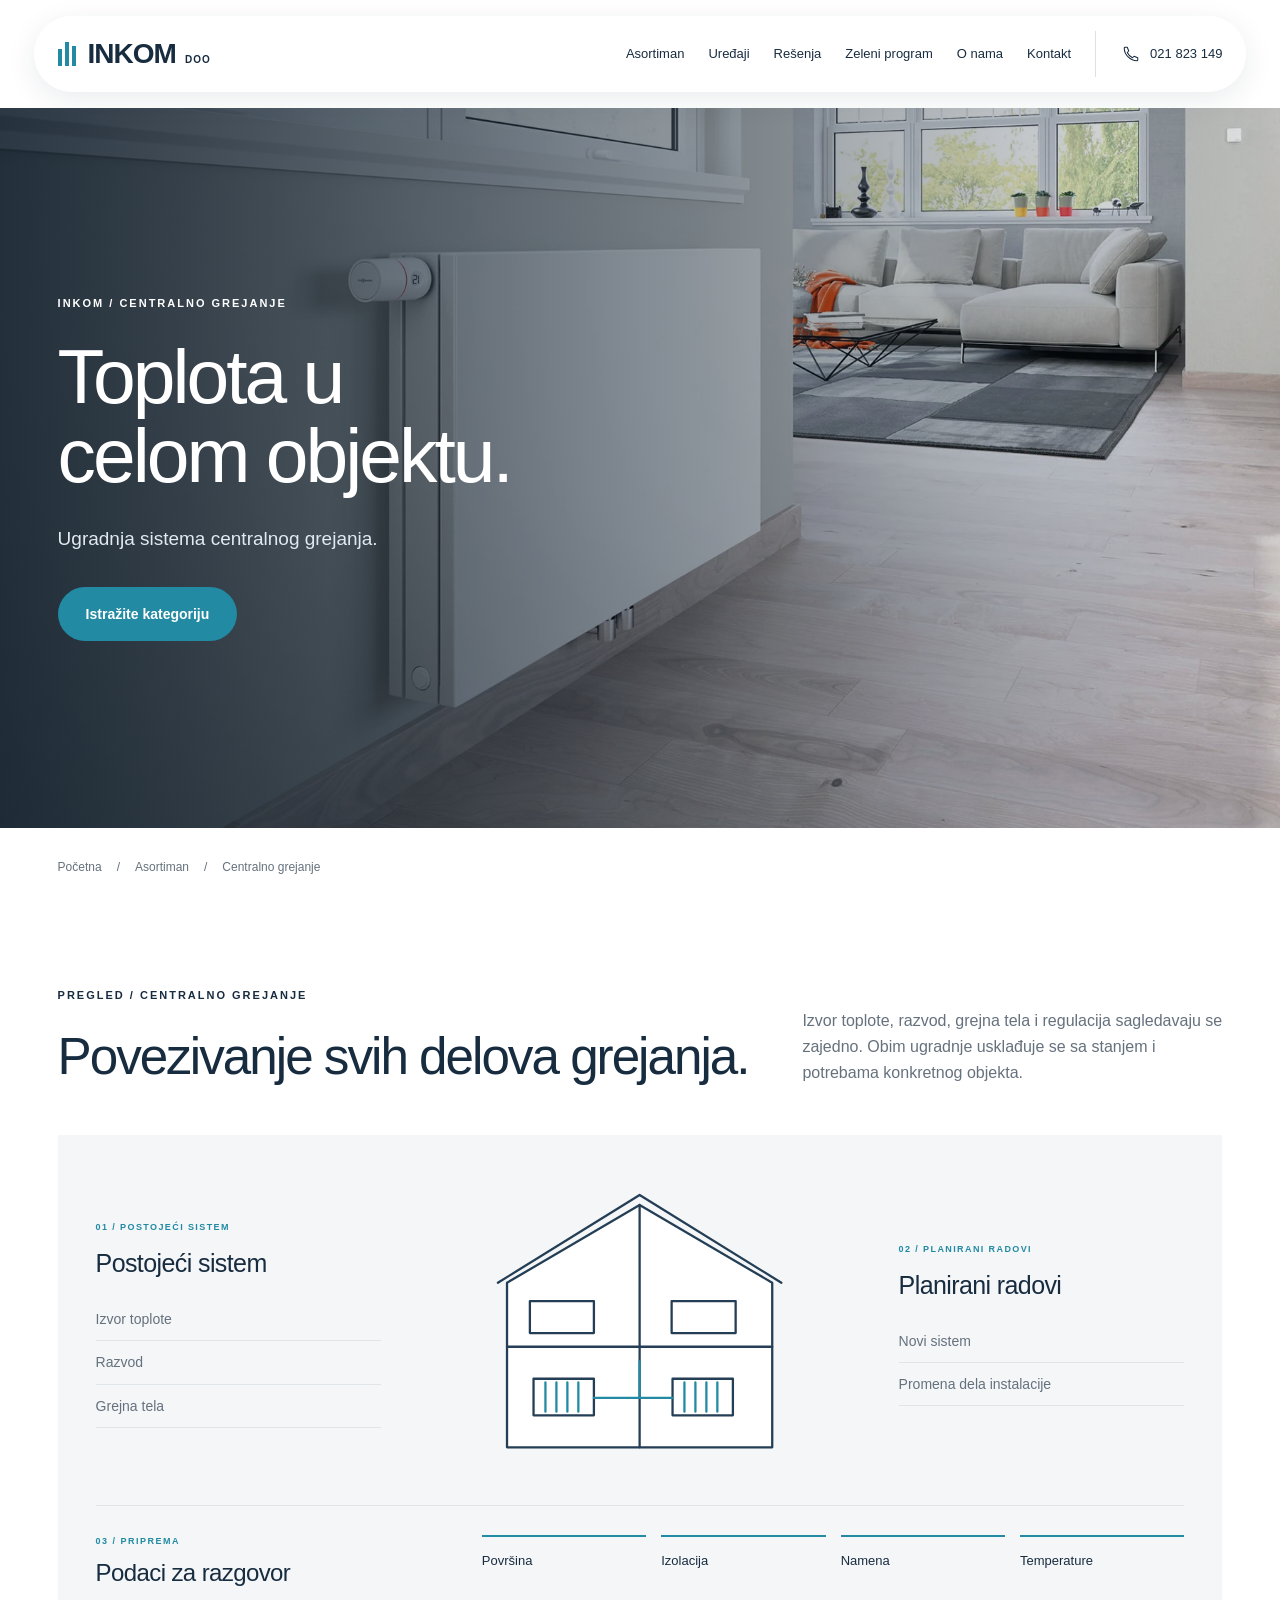
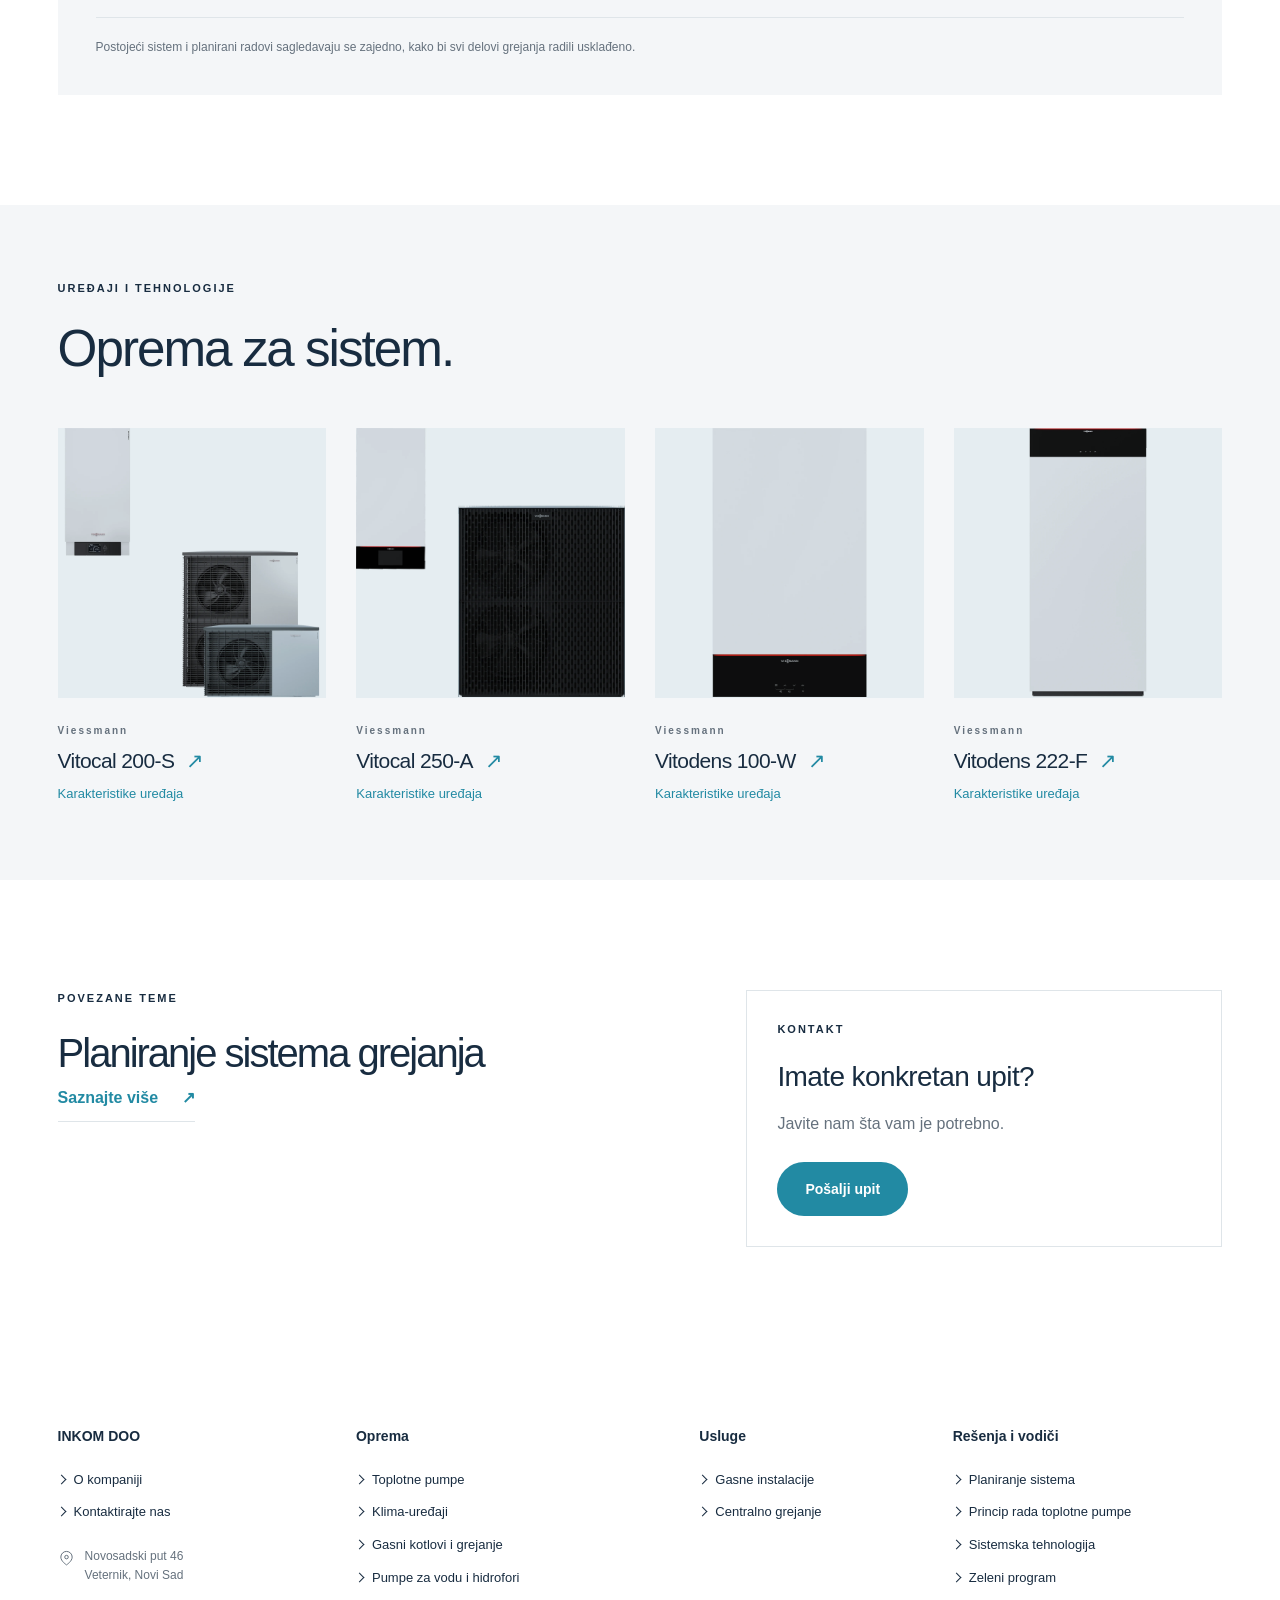
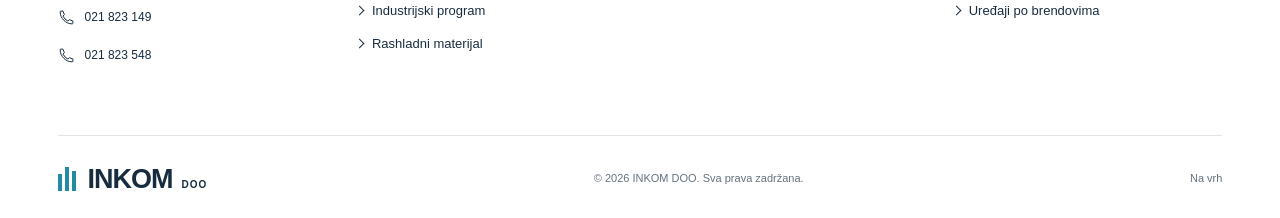
==== centralno-grejanje.html @ 64c2d3a6 "Add files via upload" ====
<!doctype html>
<html lang="sr-Latn">
<head>
  <meta charset="utf-8">
  <meta name="viewport" content="width=device-width, initial-scale=1">
  <meta name="robots" content="noindex, nofollow">
  <meta name="description" content="Dizajnerski predlog početne stranice INKOM DOO, Veternik. Oprema za grejanje, hlađenje, gasne instalacije i industriju.">
  <meta name="theme-color" content="#ffffff">
  <title>Centralno grejanje - INKOM DOO | Predlog</title>
  <link rel="icon" href="assets/favicon.svg" type="image/svg+xml">
  <link rel="stylesheet" href="styles.css?v=20261029-17">
  <script src="app.js?v=20261029-17" defer></script>
</head>
<body>
  <a class="skip-link" href="#sadrzaj">Pređite na sadržaj</a>
  <header class="header">
    <div class="container header-inner">
      <a class="wordmark" href="index.html#pocetna" aria-label="INKOM DOO - početna"><span class="logo-symbol" aria-hidden="true"><b></b><b></b><b></b></span>INKOM<span class="doo">DOO</span></a>
      <button class="menu-toggle" type="button" aria-expanded="false" aria-controls="main-nav"><span>Meni</span><span class="menu-icon" aria-hidden="true"></span></button>
      <nav id="main-nav" class="main-nav" aria-label="Glavna navigacija">
        <a href="index.html#asortiman">Asortiman</a><a href="proizvodi.html">Uređaji</a><a href="resenja.html">Rešenja</a><a href="zeleno-finansiranje.html">Zeleni program</a><a href="index.html#o-nama">O nama</a><a href="index.html#kontakt">Kontakt</a>
        <a class="nav-call" href="tel:+38121823149"><svg aria-hidden="true"><use href="assets/equipment.svg#phone"/></svg>021 823 149</a>
      </nav>
    </div>
  </header>
  <main id="sadrzaj">
<section class="category-page-hero" aria-labelledby="category-title"><img src="assets/photos/category-heating.webp" alt="Centralno grejanje" width="1500" height="1000" fetchpriority="high" decoding="async"><div class="category-page-shade" aria-hidden="true"></div><div class="container category-page-copy"><p class="eyebrow">INKOM / CENTRALNO GREJANJE</p><h1 id="category-title">Toplota u<br>celom objektu.</h1><p>Ugradnja sistema centralnog grejanja.</p><a class="button button-primary" href="#pregled">Istražite kategoriju</a></div></section><nav class="container breadcrumbs" aria-label="Putanja"><a href="index.html">Početna</a><span aria-hidden="true">/</span><a href="index.html#asortiman">Asortiman</a><span aria-hidden="true">/</span><span>Centralno grejanje</span></nav><section class="container category-overview section" id="pregled"><div class="section-heading"><div><p class="eyebrow">PREGLED / CENTRALNO GREJANJE</p><h2>Povezivanje svih delova grejanja.</h2></div><p class="section-intro">Izvor toplote, razvod, grejna tela i regulacija sagledavaju se zajedno. Obim ugradnje usklađuje se sa stanjem i potrebama konkretnog objekta.</p></div><figure class="decision-map" aria-label="Grafički vodič za kategoriju centralno grejanje"><div class="decision-side decision-source"><span class="tiny-label">01 / POSTOJEĆI SISTEM</span><h3>Postojeći sistem</h3><ul><li>Izvor toplote</li><li>Razvod</li><li>Grejna tela</li></ul></div><svg class="decision-scene" viewBox="0 0 500 330" fill="none" role="img" aria-label="Povezivanje delova sistema"><g stroke="#243f55" stroke-width="2.5" stroke-linecap="round" stroke-linejoin="round"><path d="M105 120L250 35l145 85v180H105z" fill="#fff"/><path d="M95 120L250 24l155 96M250 35v265M105 190h290"/><path d="M130 140h70v35h-70zM285 140h70v35h-70zM134 225h66v40h-66zM286 225h66v40h-66z"/><path d="M147 229v32m12-32v32m12-32v32m12-32v32M299 229v32m12-32v32m12-32v32m12-32v32" stroke="#228aa3"/><path d="M200 246h86M250 246v-40" stroke="#228aa3"/></g></svg><div class="decision-side decision-purpose"><span class="tiny-label">02 / PLANIRANI RADOVI</span><h3>Planirani radovi</h3><ul><li>Novi sistem</li><li>Promena dela instalacije</li></ul></div><div class="decision-inputs"><div><span class="tiny-label">03 / PRIPREMA</span><h3>Podaci za razgovor</h3></div><ul><li>Površina</li><li>Izolacija</li><li>Namena</li><li>Temperature</li></ul></div><figcaption>Postojeći sistem i planirani radovi sagledavaju se zajedno, kako bi svi delovi grejanja radili usklađeno.</figcaption></figure></section><section class="category-models" id="uredjaji"><div class="container"><div class="section-heading"><div><p class="eyebrow">UREĐAJI I TEHNOLOGIJE</p><h2>Oprema za sistem.</h2></div></div><div class="category-model-grid category-model-grid--four"><a class="category-model" href="proizvodi.html#vitocal-200-s"><div><img src="assets/photos/heat-pump.webp" alt="Viessmann Vitocal 200-S" width="1000" height="1000" loading="lazy" decoding="async"></div><p class="tiny-label">Viessmann</p><h3>Vitocal 200-S<span aria-hidden="true">↗</span></h3><p>Karakteristike uređaja</p></a><a class="category-model" href="proizvodi.html#vitocal-250-a"><div><img src="assets/photos/vitocal-250-a.webp" alt="Viessmann Vitocal 250-A" width="1000" height="1000" loading="lazy" decoding="async"></div><p class="tiny-label">Viessmann</p><h3>Vitocal 250-A<span aria-hidden="true">↗</span></h3><p>Karakteristike uređaja</p></a><a class="category-model" href="proizvodi.html#vitodens-100-w"><div><img src="assets/photos/boiler.webp" alt="Viessmann Vitodens 100-W" width="1000" height="1000" loading="lazy" decoding="async"></div><p class="tiny-label">Viessmann</p><h3>Vitodens 100-W<span aria-hidden="true">↗</span></h3><p>Karakteristike uređaja</p></a><a class="category-model" href="proizvodi.html#vitodens-222-f"><div><img src="assets/photos/vitodens-222-f.webp" alt="Viessmann Vitodens 222-F" width="1000" height="1000" loading="lazy" decoding="async"></div><p class="tiny-label">Viessmann</p><h3>Vitodens 222-F<span aria-hidden="true">↗</span></h3><p>Karakteristike uređaja</p></a></div></div></section><section class="container category-next section"><div><p class="eyebrow">POVEZANE TEME</p><h2>Planiranje sistema grejanja</h2><a class="text-link" href="resenja.html#novogradnja">Saznajte više <span aria-hidden="true">↗</span></a></div><div><p class="eyebrow">KONTAKT</p><h3>Imate konkretan upit?</h3><p>Javite nam šta vam je potrebno.</p><a class="button button-primary" href="index.html#kontakt">Pošalji upit</a></div></section>
</main>
  <footer class="footer footer-directory"><div class="container"><div class="footer-columns"><section><h2>INKOM DOO</h2><ul><li><a href="index.html#o-nama">O kompaniji</a></li><li><a href="index.html#kontakt">Kontaktirajte nas</a></li></ul><address class="footer-address"><svg class="contact-icon" viewBox="0 0 24 24" fill="none" aria-hidden="true"><path d="M20 10c0 6-8 11-8 11S4 16 4 10a8 8 0 1 1 16 0Z" stroke="currentColor" stroke-width="1.4"/><circle cx="12" cy="10" r="2.5" stroke="currentColor" stroke-width="1.4"/></svg><span>Novosadski put 46<br>Veternik, Novi Sad</span></address><a class="footer-phone" href="tel:+38121823149"><svg class="contact-icon" viewBox="0 0 24 24" aria-hidden="true"><use href="assets/equipment.svg#phone"/></svg><span>021 823 149</span></a><a class="footer-phone" href="tel:+38121823548"><svg class="contact-icon" viewBox="0 0 24 24" aria-hidden="true"><use href="assets/equipment.svg#phone"/></svg><span>021 823 548</span></a></section><nav aria-label="Oprema u podnožju"><h2>Oprema</h2><ul><li><a href="toplotne-pumpe.html">Toplotne pumpe</a></li><li><a href="klima-uredjaji.html">Klima-uređaji</a></li><li><a href="gasni-kotlovi.html">Gasni kotlovi i grejanje</a></li><li><a href="pumpe-za-vodu.html">Pumpe za vodu i hidrofori</a></li><li><a href="industrijski-program.html">Industrijski program</a></li><li><a href="rashladni-materijal.html">Rashladni materijal</a></li></ul></nav><nav aria-label="Usluge u podnožju"><h2>Usluge</h2><ul><li><a href="gasne-instalacije.html">Gasne instalacije</a></li><li><a href="centralno-grejanje.html">Centralno grejanje</a></li></ul></nav><nav aria-label="Vodiči u podnožju"><h2>Rešenja i vodiči</h2><ul><li><a href="resenja.html">Planiranje sistema</a></li><li><a href="resenja.html#toplotne-pumpe">Princip rada toplotne pumpe</a></li><li><a href="sistemska-tehnologija.html">Sistemska tehnologija</a></li><li><a href="zeleno-finansiranje.html">Zeleni program</a></li><li><a href="proizvodi.html">Uređaji po brendovima</a></li></ul></nav></div><div class="footer-legal"><a class="wordmark" href="index.html#pocetna" aria-label="INKOM DOO - početna"><span class="logo-symbol" aria-hidden="true"><b></b><b></b><b></b></span>INKOM<span class="doo">DOO</span></a><p>© 2026 INKOM DOO. Sva prava zadržana.</p><a href="index.html#pocetna">Na vrh</a></div></div></footer>
</body>
</html>
---- styles.css ----
/* INKOM — restrained industrial design, white / navy / teal. */
:root{--paper:#fff;--white:#fff;--ink:#182c40;--muted:#65717d;--line:#dfe5e9;--accent:#228aa3;--soft:#f4f6f8;--green:#eef5f5;--dark:#172b40;--max:1440px;--gutter:clamp(22px,4.5vw,80px)}
*{box-sizing:border-box}html{scroll-behavior:smooth;scroll-padding-top:110px}body{margin:0;background:var(--paper);color:var(--ink);font-family:Arial,Helvetica,sans-serif;font-size:16px;line-height:1.6;-webkit-font-smoothing:antialiased}h1,h2,h3,p,figure{margin:0}h1,h2,h3{font-weight:400;line-height:1.1}h2{font-size:clamp(34px,4vw,60px);letter-spacing:-2px;text-wrap:balance}h3{font-size:26px;letter-spacing:-.6px}a{color:inherit;text-decoration:none}button{font:inherit;color:inherit;cursor:pointer}img{max-width:100%;display:block}svg{width:24px;height:24px}a,button,summary{touch-action:manipulation}a:focus-visible,button:focus-visible,summary:focus-visible,[tabindex]:focus-visible{outline:3px solid var(--accent);outline-offset:5px}::selection{background:#d6ebf1}.container{width:min(var(--max),100% - var(--gutter)*2);margin-inline:auto}.section{padding-block:110px}.section-heading{display:flex;justify-content:space-between;align-items:end;gap:48px;margin-bottom:50px}.section-intro{max-width:350px;color:var(--muted);font-size:16px}.eyebrow,.tiny-label{display:block;font-size:11px;font-weight:600;letter-spacing:2px;line-height:1.6}.eyebrow{margin-bottom:24px}.text-link{display:inline-flex;align-items:center;gap:24px;color:var(--accent);font-weight:600;border-bottom:1px solid var(--line);padding:10px 0;min-height:44px}.text-link:hover{border-color:var(--accent)}.button{display:inline-flex;align-items:center;justify-content:space-between;gap:30px;min-height:54px;padding:16px 24px;font-size:14px;font-weight:600;transition:background .2s}.button-primary,.button-green{background:var(--accent);color:white}.button-primary:hover,.button-green:hover{background:#176b81}.button-light{background:white;color:var(--ink)}.sr-only,.skip-link:not(:focus){position:absolute;width:1px;height:1px;padding:0;margin:-1px;overflow:hidden;clip:rect(0,0,0,0);white-space:nowrap;border:0}.skip-link:focus{position:fixed;left:20px;top:10px;z-index:100;background:white;padding:15px}.header{position:sticky;top:0;z-index:30;background:white;border-bottom:1px solid var(--line)}.header-inner{display:flex;align-items:center;justify-content:space-between;min-height:90px;gap:30px}.wordmark{display:inline-flex;align-items:center;gap:9px;font-size:30px;font-weight:750;letter-spacing:-1px;line-height:1}.doo{font-size:10px;align-self:end;letter-spacing:1px;margin-bottom:3px}.logo-symbol{display:flex;gap:3px;align-items:end;height:24px;margin-right:3px}.logo-symbol b{width:4px;background:var(--accent);height:17px}.logo-symbol b:nth-child(2){height:24px}.logo-symbol b:nth-child(3){height:20px}.main-nav{display:flex;align-items:center;gap:26px;font-size:13px}.main-nav a{padding:13px 0}.main-nav a:hover,.main-nav [aria-current]{color:var(--accent)}.main-nav .nav-call{border-left:1px solid var(--line);padding-left:26px;display:flex;gap:10px;align-items:center}.nav-call svg{width:18px;height:18px}.menu-toggle{display:none}.hero{min-height:660px;height:min(760px,calc(100svh - 90px));position:relative;color:white;isolation:isolate;background:var(--dark)}.hero-backdrop,.hero-shade{position:absolute;inset:0;width:100%;height:100%;object-fit:cover;z-index:-2}.hero-backdrop{object-position:center 58%}.hero-shade{z-index:-1;background:linear-gradient(90deg,rgba(10,25,38,.72),rgba(10,25,38,.25) 58%,rgba(10,25,38,.04))}.hero-inner{height:100%;display:flex;align-items:center}.hero-copy{padding:72px 0;max-width:750px}.hero .eyebrow{letter-spacing:2px}.hero h1{font-size:clamp(54px,7vw,108px);letter-spacing:-4px;line-height:.99}.hero-description{margin-top:30px;font-size:20px;line-height:1.55;color:#f1f5f8}.actions{display:flex;align-items:center;gap:32px;margin-top:38px}.hero-contact{display:flex;gap:20px;font-size:14px;min-height:50px;align-items:center}.short-line{display:inline-block;width:30px;height:1px;background:currentColor;vertical-align:middle;margin-right:10px}
/* Infinite manufacturer strip; two equal groups ensure a seamless leftward loop. */
.brand-ribbon{position:relative;background:white;border-bottom:1px solid var(--line);padding:34px 0;overflow:hidden}.ribbon-heading{display:flex;justify-content:space-between;align-items:center;margin-bottom:22px}.ribbon-heading .tiny-label{color:var(--muted)}.ribbon-toggle{background:none;border:0;font-size:12px;min-height:44px;padding:5px 12px;color:var(--muted)}.ribbon-window{overflow:hidden}.ribbon-track{display:flex;width:max-content;animation:brand-drift 45s linear infinite}.ribbon-group{display:flex;align-items:center;gap:70px;padding:0 35px;flex-shrink:0}.ribbon-logo{width:135px;height:52px;display:flex;align-items:center;justify-content:center}.ribbon-logo img{max-width:135px;max-height:44px;object-fit:contain;filter:none;opacity:1}.ribbon-track.is-paused,.brand-ribbon:hover .ribbon-track,.brand-ribbon:focus-within .ribbon-track{animation-play-state:paused}@keyframes brand-drift{to{transform:translateX(-50%)}}
/* Photo cards: interaction and timing follow the supplied electrical-services reference. */
.category-grid{display:grid;grid-template-columns:repeat(6,minmax(0,1fr));gap:28px}.category-card{grid-column:span 2;aspect-ratio:1/1.08;position:relative;overflow:hidden;isolation:isolate;background:var(--dark);color:white;display:block}.category-card:nth-last-child(-n+2){grid-column:span 3;aspect-ratio:1.5/1}.category-card>img{position:absolute;inset:0;width:100%;height:100%;object-fit:cover;filter:saturate(.6) brightness(.92);transition:transform .4s,filter .4s}.category-card:nth-child(1)>img{object-position:67% center}.category-card:nth-child(3)>img{object-position:30% center}.category-card:nth-child(4)>img{object-position:center 40%}.category-card:nth-child(6)>img{object-fit:cover;object-position:center}.category-shade{position:absolute;inset:0;background:linear-gradient(180deg,rgba(10,24,38,.02) 15%,rgba(10,24,38,.18) 45%,rgba(10,24,38,.9));pointer-events:none}.category-copy{position:absolute;left:28px;right:35px;bottom:30px;transition:transform .4s}.category-copy h3{font-size:clamp(21px,1.75vw,28px);text-transform:uppercase;letter-spacing:-.5px;font-weight:400;line-height:1.2}.category-description{display:grid;grid-template-rows:0fr;transition:grid-template-rows .4s}.category-description p{min-height:0;overflow:hidden;opacity:0;font-size:14px;line-height:1.6;color:#e2e9ef;transform:translateY(12px);transition:opacity .4s,transform .4s,padding-top .4s}.category-arrow{position:absolute;right:20px;top:18px;font-size:25px;opacity:0;transform:translate(-4px,4px);transition:opacity .4s,transform .4s}.category-card:focus-visible>img{filter:saturate(.55) brightness(.68);transform:scale(1.025)}.category-card:focus-visible .category-copy{transform:translateY(-4px)}.category-card:focus-visible .category-description{grid-template-rows:1fr}.category-card:focus-visible .category-description p{opacity:1;padding-top:14px;transform:none}.category-card:focus-visible .category-arrow{opacity:1;transform:none}@media(hover:hover) and (pointer:fine){.category-card:hover>img{filter:saturate(.55) brightness(.68);transform:scale(1.025)}.category-card:hover .category-copy{transform:translateY(-4px)}.category-card:hover .category-description{grid-template-rows:1fr}.category-card:hover .category-description p{opacity:1;padding-top:14px;transform:none}.category-card:hover .category-arrow{opacity:1;transform:none}}
.category-details{margin-top:40px;display:grid;grid-template-columns:1fr 1fr;column-gap:40px}.category-details details,.faq-list details{border-bottom:1px solid var(--line);scroll-margin-top:120px}summary{display:flex;justify-content:space-between;align-items:center;gap:16px;padding:20px 0;cursor:pointer;list-style:none;font-size:15px}summary::-webkit-details-marker{display:none}summary>span{font-size:22px;font-weight:400;color:var(--accent)}details[open]>summary>span{transform:rotate(45deg)}details>div{padding:0 0 24px;color:var(--muted);font-size:15px}details p{margin-bottom:10px}
.product-section{padding:95px 0;background:var(--soft)}.product-section .section-heading{align-items:center}.product-section h2{max-width:600px;font-size:clamp(32px,3.3vw,48px)}.carousel-controls{display:flex;gap:12px}.carousel-controls button{border:0;border-radius:50%;background:white;color:var(--accent);width:50px;height:50px;font-size:22px}.carousel-controls button:disabled{opacity:.4;cursor:default}.product-track{display:grid;grid-auto-flow:column;grid-auto-columns:calc((100% - 56px)/3);gap:28px;overflow-x:auto;scroll-snap-type:x mandatory;scrollbar-width:thin;scrollbar-color:#b9c7d2 transparent;padding-bottom:20px;overscroll-behavior-x:contain}.product-card{min-width:0;scroll-snap-align:start}.product-card>a{display:block}.product-image{height:350px;display:flex;align-items:center;justify-content:center;background:#e5edf1;overflow:hidden;margin-bottom:22px}.product-image img{width:100%;height:100%;object-fit:contain;mix-blend-mode:multiply;transition:transform .4s}.product-card a:hover .product-image img{transform:scale(1.025)}.brand-label{font-size:10px;letter-spacing:1.4px;text-transform:uppercase;color:var(--muted);margin-bottom:8px}.product-card h3{font-size:21px;margin-bottom:10px}.product-card h3 span{color:var(--accent);margin-left:8px}.product-card p:not(.brand-label){color:var(--muted);font-size:14px}.product-source{display:block;margin-top:15px;color:var(--accent);font-size:12px}
.system-editorial{display:grid;grid-template-columns:1.4fr 1fr;gap:60px;align-items:center}.system-editorial figure{background:var(--soft)}.system-editorial img{width:100%;height:auto}.system-editorial-copy h3{font-size:38px;margin:20px 0}.system-editorial-copy p{color:var(--muted);margin-bottom:20px}.solution-links{display:grid;grid-template-columns:repeat(3,1fr);gap:30px;margin-top:65px}.solution-links>a{border-top:1px solid var(--line);padding-top:24px;display:flex;gap:15px}.solution-links>a>span{font-size:12px;color:var(--accent)}.solution-links h3{font-size:22px;margin-bottom:10px}.solution-links p{font-size:14px;color:var(--muted)}.solution-links b{margin-left:auto;color:var(--accent)}.green-program{background:var(--soft);padding:95px 0}.green-layout{display:grid;grid-template-columns:1fr 1fr;gap:100px;align-items:center}.green-kicker{display:block;font-size:10px;letter-spacing:1px;color:var(--accent);margin-bottom:20px}.green-copy>p:not(.eyebrow){max-width:480px;margin:26px 0;color:var(--muted)}.green-process{padding:40px;background:white}.geff-heading{display:flex;align-items:center;gap:24px;border-bottom:1px solid var(--line);padding-bottom:25px}.geff-heading>span:first-child{font-size:46px;font-weight:700;letter-spacing:-2px}.geff-heading>span:last-child{font-size:10px;letter-spacing:1px}.green-process ol{list-style:none;padding:0}.green-process li{display:flex;gap:25px;padding:24px 0;border-bottom:1px solid var(--line)}.green-process li>span{font-size:12px;color:var(--accent)}.green-process h3{font-size:20px;margin-bottom:10px}.green-process p{font-size:14px;color:var(--muted)}.green-source{font-size:12px;color:var(--accent)}.about{background:var(--dark);color:white;padding:100px 0}.about-layout{display:grid;grid-template-columns:1fr 1fr;gap:100px;align-items:center}.about-year strong{display:block;font-size:clamp(90px,12vw,180px);font-weight:400;letter-spacing:-8px;line-height:1.2}.about-year strong>span{color:#60b9cc}.year-caption{display:flex;justify-content:space-between;border-top:1px solid #ffffff30;padding-top:20px;font-size:11px;letter-spacing:2px}.about-copy>p:not(.eyebrow){color:#d5dfe7;margin-top:25px}.about .text-link{color:#8ed3e0;border-color:#ffffff30;margin-top:24px}.knowledge-layout{display:grid;grid-template-columns:1fr 1.2fr;gap:70px}.knowledge-feature{background:var(--soft);padding:45px}.knowledge-feature h3{font-size:45px;letter-spacing:-1.5px;margin:35px 0 25px}.knowledge-feature p{color:var(--muted);margin-bottom:25px}.contact{background:var(--dark);color:white;padding:80px 0}.contact-heading{display:flex;justify-content:space-between}.contact-dot{font-size:35px}.contact-layout{display:grid;grid-template-columns:1.2fr 1fr;gap:90px;margin-top:20px}.contact-layout>div>p{color:#cedbe5;margin:30px 0}.contact-information{display:grid;grid-template-columns:1fr 1fr;gap:36px}.contact-information .tiny-label{color:#9bafbf;margin-bottom:15px}.contact-information>div>a{display:block}.contact-information a:hover{text-decoration:underline}.contact-information address{font-style:normal}.contact-information .map-link{font-size:12px;margin-top:10px;color:#8ed3e0}.working-hours{grid-column:1/-1;padding-top:25px;border-top:1px solid #ffffff30}.working-hours dl{margin:0;max-width:330px}.working-hours dl>div{display:flex;justify-content:space-between;font-size:14px}.working-hours dd{margin:0}.working-hours p{font-size:12px;margin-top:10px;color:#9bafbf}.footer{padding:60px 0 25px;background:white}.footer-main{display:flex;align-items:start;justify-content:space-between;gap:35px}.footer-main>p{font-size:14px;color:var(--muted)}.footer-main nav{display:flex;flex-wrap:wrap;gap:15px 25px;max-width:400px;font-size:13px}.back-top{font-size:13px}.footer-bottom{display:flex;justify-content:space-between;border-top:1px solid var(--line);margin-top:45px;padding-top:25px;font-size:11px;color:var(--muted);letter-spacing:1px}
/* Shared static information pages. */
.breadcrumbs{display:flex;gap:15px;font-size:12px;color:var(--muted);padding-top:30px}.guide-hero{padding-block:75px}.guide-hero h1{font-size:clamp(48px,6vw,84px);letter-spacing:-3px}.guide-hero em{font-style:normal;color:var(--accent)}.guide-lead{max-width:700px;margin-top:30px;font-size:20px;color:var(--muted)}.guide-topics{display:flex;flex-wrap:wrap;gap:15px 30px;margin-top:35px;font-size:14px;color:var(--accent)}.guide-photo img{width:100%;max-height:550px;object-fit:contain;background:var(--soft)}.guide-section{padding-block:75px;display:grid;grid-template-columns:1fr 1.5fr;gap:70px;border-bottom:1px solid var(--line)}.guide-body p+p{margin-top:20px}.guide-body p,.guide-body li{color:var(--muted)}.guide-body ul{padding-left:20px}.heat-guide,.application-section,.green-intro{padding-block:85px;background:var(--soft)}.heat-types{display:grid;grid-template-columns:repeat(3,1fr);gap:28px}.heat-types article{background:white;padding:30px}.heat-types article>span{font-size:12px;color:var(--accent)}.heat-types h3{margin:25px 0 15px}.heat-types p{color:var(--muted);font-size:15px}.heat-flow{display:flex;justify-content:space-between;flex-wrap:wrap;gap:15px;padding:30px 0;margin-top:30px;border-top:1px solid var(--line);color:var(--accent)}.resource-links a{display:flex;justify-content:space-between;gap:20px;border-bottom:1px solid var(--line);padding:18px 0;color:var(--accent)}.resource-links{margin-bottom:25px}.guide-cta{padding:80px 0}.guide-cta>.container{display:flex;justify-content:space-between;align-items:center;gap:40px}.guide-cta p:not(.eyebrow){max-width:650px;margin-top:25px;color:var(--muted)}.application-steps{list-style:none;padding:0;display:grid;grid-template-columns:1fr 1fr;gap:35px}.application-steps li{display:flex;gap:25px;border-top:1px solid var(--line);padding-top:25px}.application-steps li>span{color:var(--accent);font-size:12px}.application-steps h3{font-size:24px;margin-bottom:15px}.application-steps p{color:var(--muted)}.guide-body h3{margin-bottom:18px}.guide-note,.green-guide-note{padding:25px;border-left:2px solid var(--accent);background:var(--soft);margin:30px 0}.guide-columns{display:grid;grid-template-columns:1fr 1fr;gap:40px}
@media(max-width:1100px){.main-nav{gap:16px}.main-nav .nav-call{padding-left:16px}.green-layout,.about-layout{gap:55px}.category-grid{gap:20px}.category-copy{left:22px;bottom:24px}.contact-layout{gap:45px}}
@media(max-width:900px){.header-inner{min-height:78px}.menu-toggle{display:flex;align-items:center;gap:12px;min-height:44px;padding:10px 0;border:0;background:none;font-size:13px}.menu-icon{width:22px;height:12px;border-block:1px solid}.main-nav{display:none;position:absolute;top:100%;left:0;right:0;background:white;border-bottom:1px solid var(--line);padding:20px var(--gutter);align-items:stretch}.main-nav.is-open{display:flex;flex-direction:column;gap:0}.main-nav .nav-call{border-left:0;border-top:1px solid var(--line);padding:20px 0}.hero{min-height:600px;height:calc(85svh - 78px)}.hero h1{font-size:72px}.category-grid{grid-template-columns:repeat(2,minmax(0,1fr))}.category-card,.category-card:nth-last-child(-n+2){grid-column:auto;aspect-ratio:1/1.08}.category-copy h3{font-size:24px}.section{padding-block:80px}.section-heading{gap:35px}.section-intro{max-width:280px;font-size:15px}.product-track{grid-auto-columns:calc((100% - 28px)/2)}.system-editorial,.green-layout,.about-layout{gap:40px}.green-process{padding:25px}.contact-layout{grid-template-columns:1fr}.contact-information{max-width:650px}.knowledge-layout{gap:35px}.footer-main{flex-wrap:wrap}.guide-section{gap:35px}.hero-description{font-size:18px}}
@media(max-width:600px){h2{letter-spacing:-1.3px}.section{padding-block:65px}.section-heading{display:block;margin-bottom:34px}.section-intro{margin-top:24px;max-width:100%}.eyebrow{margin-bottom:20px;font-size:10px}.wordmark{font-size:27px}.hero{min-height:600px;height:calc(90svh - 78px)}.hero-backdrop{object-position:63% center}.hero-shade{background:linear-gradient(90deg,rgba(10,25,38,.8),rgba(10,25,38,.25))}.hero h1{font-size:62px;letter-spacing:-2.7px}.hero-copy{padding-block:60px}.hero-description{margin-top:25px}.actions{align-items:start;flex-direction:column;gap:10px;margin-top:30px}.hero-contact{min-height:44px}.brand-ribbon{padding:20px 0}.ribbon-heading{margin-bottom:10px}.ribbon-group{gap:36px;padding-inline:18px}.ribbon-logo{width:115px}.ribbon-logo img{max-width:115px;max-height:36px}.category-grid{grid-template-columns:1fr;gap:22px}.category-card,.category-card:nth-last-child(-n+2){aspect-ratio:1/1.05}.category-copy{left:24px;right:32px;bottom:26px}.category-copy h3{font-size:25px}.category-details{grid-template-columns:1fr;gap:0;margin-top:24px}summary{font-size:14px}.product-section{padding-block:60px}.product-section .section-heading{display:flex;align-items:end;gap:20px}.product-section h2{font-size:32px}.carousel-controls{gap:8px;flex-shrink:0}.carousel-controls button{width:44px;height:44px}.product-track{grid-auto-columns:84%;gap:20px}.product-image{height:320px}.product-card h3{font-size:22px}.system-editorial,.green-layout,.about-layout,.knowledge-layout,.guide-section,.guide-columns{grid-template-columns:1fr}.system-editorial{gap:32px}.system-editorial-copy h3{font-size:34px}.solution-links{grid-template-columns:1fr;gap:26px;margin-top:40px}.green-program,.about{padding-block:65px}.green-layout{gap:40px}.green-process{padding:25px}.about-year strong{font-size:130px}.about-layout{gap:45px}.knowledge-feature{padding:30px}.knowledge-feature h3{font-size:40px;margin-top:30px}.contact{padding-block:60px}.contact-layout{gap:45px}.contact-information{gap:30px 20px}.contact-information a,.contact-information address{font-size:14px}.footer-main{display:grid;grid-template-columns:1fr 1fr;gap:30px}.footer-main nav{grid-column:1/-1;grid-row:2}.footer-main>p{font-size:12px}.footer-bottom{gap:20px;flex-wrap:wrap;font-size:10px}.guide-hero{padding-block:50px}.guide-hero h1{font-size:50px;letter-spacing:-2px}.guide-lead{font-size:18px}.guide-section{padding-block:50px;gap:28px}.heat-types,.application-steps{grid-template-columns:1fr}.guide-cta>.container{align-items:start;flex-direction:column}.heat-guide,.application-section{padding-block:60px}}
@media(hover:none),(pointer:coarse){.category-description{grid-template-rows:1fr}.category-description p{opacity:1;padding-top:14px;transform:none}.category-arrow{opacity:1;transform:none}.category-card>img{filter:saturate(.6) brightness(.85)}}
@media(prefers-reduced-motion:reduce){html{scroll-behavior:auto}*,*:before,*:after{animation:none!important;transition:none!important}.ribbon-window{overflow-x:auto}.ribbon-group[aria-hidden]{display:none}}

.logo-grundfos img{filter:none;opacity:1}.green-principles{background:var(--soft);padding:75px 0}.green-principles .heat-types{margin-top:40px}.guide-context{margin-top:24px;max-width:700px;color:var(--muted)}
/* Prevent off-screen absolute accessibility text from extending the document. */
html{overflow-x:clip}.logo-viessmann img{width:135px;height:44px;object-fit:cover}.logo-esab img{max-height:none;width:108px;height:108px;object-fit:contain}.ribbon-logo{overflow:hidden}.logo-esab{height:52px}.category-card:nth-child(7)>img{filter:saturate(.15) brightness(.85)}
.product-track{position:relative}.sr-only{left:0;top:0;clip-path:inset(50%)}

@media(max-width:600px){.category-description{grid-template-rows:1fr}.category-description p{opacity:1;padding-top:14px;transform:none}}

.logo-grundfos{background:#003b71;padding:9px 12px;height:44px}.logo-grundfos img{width:111px;max-width:111px;height:auto}.ribbon-logo img{opacity:1}
/* Educational graphics: native SVG, no external chart libraries. */
.source-diagrams{display:grid;grid-template-columns:repeat(3,1fr);gap:28px}.source-card{background:#fff;padding:22px 30px 30px}.explain-svg{display:block;width:100%;height:auto;color:var(--accent)}.source-card .explain-svg{height:185px;margin-bottom:25px}.source-card .tiny-label{color:var(--muted);font-size:10px}.source-card h3{margin:14px 0 12px;font-size:27px}.source-card p{color:var(--muted);font-size:15px}.energy-explainer{margin-top:40px;background:white;padding:40px;display:grid;grid-template-columns:1fr 1.4fr;gap:32px;align-items:center}.energy-explainer h3{font-size:32px;margin-bottom:15px}.energy-explainer>div>p:not(.eyebrow){color:var(--muted);font-size:14px}.energy-equation{display:flex;justify-content:space-between;align-items:center;gap:20px}.energy-equation>b{font-size:28px;color:var(--muted);font-weight:400}.energy-term{text-align:center}.energy-blocks{display:flex;justify-content:center;gap:5px;height:48px;align-items:end;margin-bottom:12px}.energy-blocks i{display:block;width:20px;height:42px;background:var(--accent)}.electric .energy-blocks i{background:var(--ink)}.total .energy-blocks i:last-child{background:var(--ink)}.energy-term strong{display:block;font-size:42px;line-height:1.2;font-weight:400}.energy-term>span{display:block;font-size:11px;color:var(--muted);margin-top:8px}.diagram-caption{grid-column:1/-1;font-size:12px;color:var(--muted);padding-top:22px;border-top:1px solid var(--line)}.diagram-heading{display:flex;justify-content:space-between;align-items:center;margin-top:50px;margin-bottom:25px;gap:20px}.diagram-heading p{color:var(--muted);font-size:13px}.cycle-diagram{list-style:none;padding:0;display:grid;grid-template-columns:repeat(4,1fr);gap:25px;margin:0 0 35px}.cycle-diagram li{border-top:1px solid var(--line);padding-top:22px;position:relative}.cycle-diagram li:not(:last-child):after{content:'→';position:absolute;right:0;top:23px;color:var(--accent);font-size:22px}.step-mark{font-size:11px;color:var(--muted)}.cycle-diagram .explain-svg{width:58px;height:58px;margin:22px 0}.cycle-diagram h3{font-size:22px;margin-bottom:12px}.cycle-diagram p{font-size:13px;color:var(--muted)}.green-pillars{display:grid;grid-template-columns:repeat(3,1fr);gap:50px;margin-top:35px}.green-pillars article{border-top:1px solid var(--line);padding-top:20px}.green-pillars .explain-svg{height:140px}.green-pillars h3{margin:15px 0 10px}.green-pillars p{color:var(--muted);font-size:14px}.grant-section{padding-block:90px}.grant-grid{display:grid;grid-template-columns:1fr 1fr;gap:40px}.grant-card{display:flex;align-items:center;gap:30px;border-top:1px solid var(--line);padding-top:35px}.grant-ring{width:175px;flex-shrink:0;position:relative;color:var(--accent)}.grant-ring svg{width:100%;display:block}.grant-ring>div{position:absolute;inset:0;display:flex;flex-direction:column;align-items:center;justify-content:center}.grant-ring span{font-size:13px;color:var(--muted)}.grant-ring strong{font-size:52px;line-height:1.2;font-weight:400;letter-spacing:-2px}.grant-ring small{font-size:26px}.grant-card h3{font-size:26px;margin:14px 0}.grant-card p{color:var(--muted);font-size:14px}.grant-conditions{margin-top:35px;padding-top:25px;border-top:1px solid var(--line);display:grid;grid-template-columns:1.7fr 1fr;gap:40px;align-items:start}.grant-conditions p{font-size:13px;color:var(--muted)}.grant-conditions a{justify-self:end;font-size:13px}.funding-journey{list-style:none;padding:0;margin:40px 0;display:grid;grid-template-columns:repeat(4,1fr);gap:30px;counter-reset:journey}.funding-journey li{position:relative;border-top:1px solid var(--line);padding-top:25px}.journey-number{display:block;width:30px;height:30px;border:1px solid var(--line);border-radius:50%;text-align:center;line-height:28px;font-size:11px;background:white}.funding-journey li:not(:last-child):after{content:'→';position:absolute;right:0;top:26px;color:var(--accent);font-size:24px}.funding-journey .explain-svg{width:58px;height:58px;margin:27px 0}.funding-journey h3{font-size:23px;margin-bottom:15px}.funding-journey p{color:var(--muted);font-size:14px}.product-detail{padding-block:75px;display:grid;grid-template-columns:1fr 1fr;gap:75px;border-top:1px solid var(--line);scroll-margin-top:110px}.product-detail-visual{background:var(--soft);display:flex;align-items:center;justify-content:center;min-height:450px}.product-detail-visual img{width:100%;max-height:480px;object-fit:contain;mix-blend-mode:multiply}.product-detail h2{font-size:42px;margin-bottom:24px}.product-detail-copy>p:not(.eyebrow){color:var(--muted)}.product-data{margin:30px 0}.product-data>div{display:grid;grid-template-columns:1fr 1fr;gap:20px;border-top:1px solid var(--line);padding:15px 0;font-size:14px}.product-data dt{color:var(--muted)}.product-data dd{margin:0}.product-detail .button{margin-top:25px}.product-detail-note{font-size:12px;margin-top:18px}
@media(max-width:1000px){.source-card{padding:20px}.source-card h3{font-size:24px}.grant-grid{gap:25px}.grant-card{gap:18px}.grant-ring{width:140px}.grant-ring strong{font-size:42px}.grant-card h3{font-size:24px}.product-detail{gap:40px}}
@media(max-width:700px){.source-diagrams{grid-template-columns:1fr}.source-card{display:grid;grid-template-columns:150px 1fr;column-gap:20px;padding:25px}.source-card .explain-svg{grid-row:1/4;height:130px;margin:0;align-self:center}.source-card .tiny-label{align-self:end}.source-card h3{margin:10px 0;font-size:24px}.source-card p{font-size:13px}.energy-explainer{grid-template-columns:1fr;padding:28px;gap:25px}.energy-equation{gap:12px}.energy-blocks{gap:3px}.energy-blocks i{width:16px;height:36px}.energy-term strong{font-size:36px}.energy-term>span{font-size:10px}.diagram-heading{display:block}.diagram-heading p{margin-top:12px}.cycle-diagram{grid-template-columns:1fr 1fr;gap:28px}.cycle-diagram h3{font-size:20px}.green-pillars{grid-template-columns:1fr;gap:25px}.green-pillars article{display:grid;grid-template-columns:110px 1fr;column-gap:20px}.green-pillars .explain-svg{grid-row:1/3;height:100px}.green-pillars h3{align-self:end;font-size:25px}.green-pillars p{font-size:13px}.grant-section{padding-block:60px}.grant-grid{grid-template-columns:1fr;gap:30px}.grant-ring{width:130px}.grant-card{gap:22px}.grant-card .tiny-label{font-size:9px;letter-spacing:1.3px}.grant-conditions{grid-template-columns:1fr;gap:15px}.grant-conditions a{justify-self:start}.funding-journey{grid-template-columns:1fr 1fr;gap:30px 25px}.funding-journey h3{font-size:21px}.funding-journey p{font-size:13px}.product-detail{grid-template-columns:1fr;gap:35px;padding-block:50px}.product-detail-visual{min-height:300px}.product-detail-visual img{max-height:330px}.product-detail h2{font-size:36px}.product-data>div{font-size:13px}}
@media(max-width:380px){.source-card{grid-template-columns:105px 1fr;padding:20px;gap:15px}.source-card .explain-svg{height:110px}.grant-card{gap:14px}.grant-ring{width:110px}.grant-ring strong{font-size:38px}}
/* Green programme: photographic opening and editorial financing process. */
.programme-hero{min-height:650px;height:min(760px,calc(100svh - 90px));position:relative;isolation:isolate;background:var(--dark);color:#fff}.programme-hero>img,.programme-hero-shade{position:absolute;inset:0;width:100%;height:100%;object-fit:cover;z-index:-2}.programme-hero>img{object-position:center}.programme-hero-shade{z-index:-1;background:linear-gradient(90deg,rgba(10,25,38,.78),rgba(10,25,38,.4) 50%,rgba(10,25,38,.05))}.programme-hero-copy{height:100%;display:flex;flex-direction:column;justify-content:center;align-items:start;padding-block:65px}.programme-hero h1{font-size:clamp(52px,6vw,90px);letter-spacing:-3.5px;line-height:1.02;max-width:850px}.programme-hero-copy>p:not(.eyebrow){font-size:19px;line-height:1.6;margin-top:30px;color:#e4edf3}.programme-topics{padding-block:25px;margin-top:0;border-bottom:1px solid var(--line)}.finance-process{background:var(--dark);color:#fff;padding-block:100px}.finance-process .eyebrow{color:#8ed3e0}.finance-process h2{max-width:850px}.finance-columns{list-style:none;padding:0;margin:70px 0 35px;display:grid;grid-template-columns:repeat(3,1fr);gap:50px}.finance-columns li{border-top:1px solid #ffffff40;padding-top:25px}.finance-columns li>span{font-size:11px;color:#8ed3e0;display:block;margin-bottom:32px}.finance-columns h3{font-size:24px;margin-bottom:20px}.finance-columns p{color:#d3dfe8;font-size:14px;max-width:380px;line-height:1.8}.finance-process .text-link{color:#8ed3e0;border-color:#ffffff30;font-size:13px}
@media(max-width:900px){.programme-hero{height:auto;min-height:650px}.programme-hero h1{font-size:70px}.finance-columns{gap:28px}.finance-columns h3{font-size:22px}}
@media(max-width:600px){.programme-hero{min-height:640px}.programme-hero>img{object-position:63% center}.programme-hero-shade{background:linear-gradient(90deg,rgba(10,25,38,.82),rgba(10,25,38,.32))}.programme-hero h1{font-size:51px;letter-spacing:-2px}.programme-hero-copy>p:not(.eyebrow){font-size:16px}.programme-hero-copy .actions{gap:10px}.programme-topics{gap:12px 22px;font-size:12px}.finance-process{padding-block:65px}.finance-columns{grid-template-columns:1fr;gap:32px;margin-top:40px}.finance-columns li>span{margin-bottom:20px}.finance-columns h3{font-size:25px;margin-bottom:15px}.finance-columns p{max-width:none}}
.grant-ring svg{height:auto}
/* Manufacturer-led catalogue and transparent electricity comparison. */
.catalog-brands{display:grid;grid-template-columns:repeat(3,1fr);gap:28px;margin-top:45px}.catalog-brand{padding:25px 28px 30px;border:1px solid var(--line);display:block;transition:border-color .2s,background .2s}.catalog-brand:hover{border-color:var(--accent);background:var(--soft)}.catalog-logo{height:70px;display:flex;align-items:center;margin-bottom:25px}.catalog-logo img{width:150px;height:65px;object-fit:contain}.catalog-brand-viessmann .catalog-logo img{object-fit:cover}.catalog-brand-grundfos .catalog-logo img{background:#003b71;padding:14px;width:165px;height:48px}.catalog-brand h2{font-size:25px;letter-spacing:-.7px;display:flex;justify-content:space-between;gap:20px}.catalog-brand h2 span{color:var(--accent)}.catalog-brand p{font-size:14px;color:var(--muted);margin-top:15px;max-width:280px}.brand-product-group{scroll-margin-top:110px}.catalog-group-heading{border-top:1px solid var(--line);padding-top:45px;padding-bottom:35px}.catalog-group-heading h2{font-size:48px}.catalog-group-heading>p:last-child{color:var(--muted);margin-top:18px}.catalog-return{padding-block:30px 70px}.saving-comparison{background:var(--soft);padding:45px;display:grid;grid-template-columns:1fr 1fr;gap:50px;margin-bottom:45px}.saving-story h2{font-size:38px;margin-bottom:22px;letter-spacing:-1.4px}.saving-story>p:not(.eyebrow){font-size:15px;color:var(--muted);max-width:460px}.saving-story a{font-size:13px;margin-top:15px}.saving-chart>.tiny-label{margin-bottom:30px;letter-spacing:1.2px}.saving-row{margin-bottom:25px}.saving-row>div:first-child{display:flex;align-items:baseline;justify-content:space-between;gap:20px;margin-bottom:12px;font-size:13px}.saving-row strong{font-size:23px;font-weight:400;white-space:nowrap}.saving-row small{font-size:12px;color:var(--muted)}.saving-bar{height:16px;background:#e1e8ed}.saving-bar i{display:block;height:100%;background:var(--accent)}.saving-bar.baseline i{width:100%;background:#8fa1b1}.saving-bar.heatpump i{width:21.2766%}.saving-result{display:flex;align-items:center;gap:22px;padding-top:5px;color:var(--accent)}.saving-result>strong{font-size:60px;font-weight:400;line-height:1.1;letter-spacing:-3px}.saving-result small{font-size:30px}.saving-result p{font-size:13px;line-height:1.5}.saving-comparison figcaption{grid-column:1/-1;border-top:1px solid var(--line);padding-top:22px;color:var(--muted);font-size:12px;line-height:1.7}#geff{position:relative}.legacy-anchor{position:absolute;top:0;left:0;scroll-margin-top:110px}
@media(max-width:900px){.catalog-brands{gap:18px}.catalog-brand{padding:22px}.saving-comparison{gap:30px;padding:30px}.saving-story h2{font-size:32px}.saving-result>strong{font-size:48px}.saving-result{gap:15px}}
@media(max-width:650px){.catalog-brands{grid-template-columns:1fr;margin-top:30px}.catalog-brand{padding:24px;display:grid;grid-template-columns:120px 1fr;gap:0 22px}.catalog-logo{grid-row:1/3;height:65px;align-self:center;margin:0}.catalog-logo img{width:115px;height:55px}.catalog-brand-grundfos .catalog-logo img{width:115px;padding:10px;height:36px}.catalog-brand h2{font-size:23px;align-self:end}.catalog-brand p{font-size:12px;margin-top:10px}.catalog-group-heading{padding-top:35px}.catalog-group-heading h2{font-size:38px}.saving-comparison{grid-template-columns:1fr;padding:26px;gap:30px}.saving-story h2{font-size:33px}.saving-row>div:first-child{font-size:12px;gap:12px}.saving-result>strong{font-size:55px}.saving-comparison figcaption{font-size:11px}.saving-chart>.tiny-label{font-size:9px}}

/* One shared left edge for navigation and all hero typography. */
.header-inner,.hero-inner,.programme-hero-copy{padding-inline:0}
.hero-copy{margin-inline:0;text-align:left}
.hero-copy>.eyebrow{width:100%;margin-inline:0;padding-inline:0;text-indent:0;text-align:left;transform:none}

.about-company-name{display:flex;align-items:baseline;gap:18px;font-size:clamp(64px,7vw,105px);font-weight:600;letter-spacing:-4px;line-height:1}
.about-company-name>span{font-size:.24em;font-weight:400;letter-spacing:3px;color:#8ed3e0}
@media(max-width:600px){.about-company-name{font-size:68px;gap:14px;letter-spacing:-3px}}
/* Category destinations share the same editorial frame, each with its own content. */
.category-page-hero{position:relative;isolation:isolate;background:var(--dark);color:white;min-height:620px;height:min(720px,calc(100svh - 90px))}.category-page-hero>img,.category-page-shade{position:absolute;inset:0;width:100%;height:100%;object-fit:cover;z-index:-2}.category-page-hero>img{object-position:center}.category-page-shade{z-index:-1;background:linear-gradient(90deg,rgba(10,25,38,.8),rgba(10,25,38,.45) 55%,rgba(10,25,38,.08))}.category-page-copy{display:flex;flex-direction:column;align-items:start;justify-content:center;height:100%;padding-block:65px}.category-page-copy h1{max-width:900px;font-size:clamp(48px,6vw,88px);letter-spacing:-3px;line-height:1.04}.category-page-copy>p:not(.eyebrow){font-size:19px;line-height:1.6;max-width:590px;margin:28px 0 32px;color:#e0eaf1}.category-page-hero--product{background:var(--soft);color:var(--ink)}.category-page-hero--product>img{left:50%;width:50%;object-fit:contain;padding:50px 45px 50px 0;mix-blend-mode:multiply;z-index:-1}.category-page-hero--product .category-page-shade{background:none}.category-page-hero--product .category-page-copy h1{max-width:52%;font-size:clamp(45px,4.5vw,70px)}.category-page-hero--product .category-page-copy>p:not(.eyebrow){max-width:43%;color:var(--muted)}.category-page-hero--product .eyebrow{max-width:45%}.category-overview .section-heading h2{max-width:750px}.category-overview .section-intro{max-width:420px}.category-considerations{display:grid;grid-template-columns:repeat(3,1fr);gap:45px}.category-considerations article{padding-top:25px;border-top:1px solid var(--line)}.category-considerations .tiny-label{color:var(--accent);margin-bottom:25px}.category-considerations h3{font-size:25px;margin-bottom:18px}.category-considerations p{font-size:15px;color:var(--muted)}.category-models{padding:75px 0;background:var(--soft)}.category-model-grid{display:grid;grid-template-columns:repeat(3,minmax(0,1fr));gap:30px}.category-model{min-width:0}.category-model>div{height:310px;background:#e5edf1;overflow:hidden;display:flex;align-items:center;justify-content:center;margin-bottom:25px}.category-model img{width:100%;height:100%;object-fit:contain;mix-blend-mode:multiply;transition:transform .4s}.category-model:hover img{transform:scale(1.025)}.category-model>.tiny-label{font-size:10px;color:var(--muted);margin-bottom:10px}.category-model h3{font-size:24px;margin-bottom:12px}.category-model h3>span{color:var(--accent);margin-left:12px}.category-model>p:last-child{font-size:13px;color:var(--accent)}.category-next{display:grid;grid-template-columns:1.3fr 1fr;gap:70px;align-items:start}.category-next>div:last-child{padding:30px;border:1px solid var(--line)}.category-next h2{font-size:40px}.category-next h3{font-size:28px;margin-bottom:18px}.category-next p:not(.eyebrow){color:var(--muted);margin-bottom:25px}.system-photo-feature{display:grid;grid-template-columns:1.2fr 1fr;gap:70px;align-items:center}.system-photo-feature>img{width:100%;height:auto;max-height:560px;object-fit:cover}.system-photo-feature h2{font-size:clamp(34px,3.6vw,52px);margin-bottom:28px}.system-photo-feature p:not(.eyebrow){color:var(--muted)}.system-photo-feature .text-link{margin-top:20px}.photo-energy-paths{display:grid;grid-template-columns:1fr 1fr;gap:35px}.photo-energy-paths article{border-bottom:1px solid var(--line);padding-bottom:25px}.photo-energy-paths img{width:100%;aspect-ratio:3/2;object-fit:cover}.photo-path-copy{padding-top:25px}.photo-path-copy h3{font-size:30px;margin:20px 0 25px}.photo-path-copy>p{font-size:15px;color:var(--muted);max-width:570px}.photo-path-copy ol{list-style:none;padding:0;margin:0 0 25px;display:flex;flex-wrap:wrap;gap:12px 28px;font-size:12px;color:var(--accent)}.photo-path-copy li{position:relative}.photo-path-copy li:not(:last-child):after{content:'→';position:absolute;right:-20px}.system-control{background:var(--soft);padding-block:85px}.control-connection{display:flex;flex-wrap:wrap;gap:12px;align-items:center;margin:30px 0;padding-block:22px;border-block:1px solid var(--line);font-size:12px}.control-connection b{color:var(--accent);font-weight:400}.system-photo-feature .system-small{font-size:12px;line-height:1.7}
@media(max-width:900px){.category-page-hero{min-height:590px}.category-page-copy h1{font-size:65px}.category-considerations{gap:28px}.category-model-grid{grid-template-columns:1fr 1fr}.system-photo-feature{gap:35px}.category-next{gap:35px}.photo-path-copy h3{font-size:26px}.category-page-hero--product>img{padding-right:15px}.category-page-hero--product .category-page-copy h1{font-size:48px}}
@media(max-width:600px){.category-page-hero{height:auto;min-height:610px}.category-page-copy{min-height:610px;padding-block:65px}.category-page-copy h1{font-size:48px;letter-spacing:-2px}.category-page-copy>p:not(.eyebrow){font-size:16px;margin:25px 0 30px}.category-page-copy .eyebrow{font-size:9px;letter-spacing:1.5px}.category-page-hero>img{object-position:62% center}.category-page-hero--product{padding-bottom:270px}.category-page-hero--product .category-page-copy{min-height:400px;padding-block:50px 20px;justify-content:start}.category-page-hero--product .category-page-copy h1{max-width:none;font-size:46px}.category-page-hero--product .category-page-copy>p:not(.eyebrow){max-width:none}.category-page-hero--product .eyebrow{max-width:none}.category-page-hero--product>img{left:0;top:auto;bottom:0;width:100%;height:280px;padding:15px 30px;object-position:center}.category-page-shade{background:linear-gradient(90deg,rgba(10,25,38,.85),rgba(10,25,38,.3))}.category-considerations,.category-next,.system-photo-feature,.photo-energy-paths{grid-template-columns:1fr}.category-considerations{gap:30px}.category-considerations h3{font-size:24px}.category-models{padding-block:60px}.category-model-grid{grid-template-columns:1fr}.category-model>div{height:310px}.category-next{gap:40px}.category-next h2{font-size:34px}.system-photo-feature{gap:30px}.system-control{padding-block:60px}.photo-energy-paths{gap:40px}.photo-path-copy h3{font-size:27px}.system-photo-feature h2{font-size:35px}.category-page-hero .eyebrow{overflow-wrap:anywhere}}
/* Floating glass navigation, aligned to the same content grid. */
.header{top:16px;width:min(calc(var(--max) + 48px),calc(100% - 24px),calc(100% - var(--gutter)*2 + 48px));margin:16px auto;background:transparent;border:0;border-radius:999px;z-index:40}
.container.header-inner{width:100%;min-height:76px;padding-inline:23px;border:1px solid rgba(255,255,255,.8);border-radius:999px;background:rgba(255,255,255,.78);backdrop-filter:blur(20px) saturate(150%);-webkit-backdrop-filter:blur(20px) saturate(150%);box-shadow:0 8px 30px rgba(18,42,60,.09)}
.header .wordmark{font-size:28px}.header .main-nav{gap:24px}.header .main-nav .nav-call{border-color:rgba(24,44,64,.14)}
@media(max-width:1100px){.header .main-nav{gap:15px}}
@media(max-width:900px){.header .main-nav{top:calc(100% + 10px);background:rgba(255,255,255,.95);backdrop-filter:blur(20px);-webkit-backdrop-filter:blur(20px);border:1px solid rgba(255,255,255,.9);border-radius:24px;box-shadow:0 12px 35px rgba(18,42,60,.12);padding:20px 24px}.header .main-nav.is-open{gap:0}.header .main-nav .nav-call{border-left:0}.container.header-inner{min-height:70px}}
@media(max-width:600px){.header{top:10px;margin:10px auto;width:calc(100% - 24px)}.container.header-inner{min-height:64px;padding-inline:9px}.header .wordmark{font-size:24px}.header .doo{font-size:8px}.header .logo-symbol{height:22px}.header .menu-toggle{padding-right:8px}.header .main-nav{border-radius:22px}}
@supports not (backdrop-filter:blur(1px)){.container.header-inner{background:rgba(255,255,255,.96)}}
/* A single visual map replaces repeated text-only overview cards. */
.decision-map{display:grid;grid-template-columns:1fr 1.6fr 1fr;gap:30px;align-items:center;background:var(--soft);padding:38px;margin:0}.decision-side .tiny-label{font-size:9px;letter-spacing:1.4px;color:var(--accent);margin-bottom:16px}.decision-side h3{font-size:25px;margin-bottom:20px}.decision-side ul{list-style:none;padding:0;margin:0}.decision-side li{padding:10px 0;border-bottom:1px solid var(--line);font-size:14px;color:var(--muted)}.decision-scene{display:block;width:100%;height:auto}.decision-inputs{grid-column:1/-1;display:grid;grid-template-columns:1fr 2fr;gap:35px;border-top:1px solid var(--line);padding-top:28px;align-items:center}.decision-inputs .tiny-label{font-size:9px;letter-spacing:1.5px;color:var(--accent);margin-bottom:12px}.decision-inputs h3{font-size:24px}.decision-inputs ul{list-style:none;margin:0;padding:0;display:grid;grid-template-columns:repeat(4,1fr);gap:15px}.decision-inputs li{padding:14px 0;border-top:2px solid var(--accent);font-size:13px}.decision-map figcaption{grid-column:1/-1;color:var(--muted);font-size:12px;border-top:1px solid var(--line);padding-top:20px}.heat-pump-page-hero>img{object-position:60% center}.category-model-grid--four{grid-template-columns:repeat(4,minmax(0,1fr))}.category-model-grid--four .category-model>div{height:270px}.category-model-grid--four .category-model h3{font-size:21px}
.button{border-radius:999px;justify-content:center;padding-inline:28px}.carousel-controls button{width:auto;min-width:75px;height:44px;padding:0 15px;font-size:12px}.footer-directory{padding-top:70px}.footer-columns{display:grid;grid-template-columns:1.05fr 1.25fr .95fr 1.25fr 1.2fr;gap:35px;padding-bottom:60px}.footer-columns h2{font-size:14px;font-weight:600;letter-spacing:0;line-height:1.4;margin-bottom:23px}.footer-columns ul{list-style:none;margin:0;padding:0;display:grid;gap:12px;font-size:13px;line-height:1.6}.footer-columns a:hover{color:var(--accent)}.footer-columns address{font-size:12px;font-style:normal;color:var(--muted);margin-top:24px;margin-bottom:13px}.footer-phone{display:block;font-size:12px;line-height:1.9}.footer-social .social-labels{display:flex;gap:18px;color:var(--muted)}.footer-social>p{font-size:13px;color:var(--muted);margin:30px 0 16px}.footer-social .button{font-size:12px;min-height:46px;white-space:nowrap;color:white}.footer-legal{border-top:1px solid var(--line);padding-top:30px;display:flex;align-items:center;justify-content:space-between;gap:30px}.footer-legal p,.footer-legal>a:last-child{font-size:11px;color:var(--muted)}.footer-legal .wordmark{font-size:27px}
@media(max-width:1100px){.footer-columns{grid-template-columns:repeat(3,1fr);gap:40px}.decision-map{grid-template-columns:1fr 1.3fr 1fr;padding:28px;gap:22px}.decision-side h3{font-size:22px}.decision-inputs{grid-template-columns:1fr 2fr}.category-model-grid--four{grid-template-columns:repeat(2,minmax(0,1fr))}}
@media(max-width:700px){.decision-map{grid-template-columns:1fr 1fr;gap:25px;padding:24px}.decision-scene{grid-column:1/-1;grid-row:1;max-height:250px}.decision-side h3{font-size:23px}.decision-side li{font-size:13px}.decision-inputs{grid-template-columns:1fr;gap:20px}.decision-inputs ul{grid-template-columns:1fr 1fr}.decision-inputs li{font-size:12px}.decision-map figcaption{font-size:11px}.footer-columns{grid-template-columns:1fr 1fr;gap:36px 24px;padding-bottom:40px}.footer-social{grid-column:1/-1;max-width:360px}.footer-columns h2{margin-bottom:18px}.footer-columns ul{font-size:12px;gap:10px}.footer-social>p{margin-top:20px}.footer-legal{flex-wrap:wrap;gap:24px}.footer-legal p{order:3;width:100%}.footer-legal>a:last-child{margin-left:auto}.category-model-grid--four{grid-template-columns:1fr 1fr;gap:25px 18px}.category-model-grid--four .category-model>div{height:215px}.category-model-grid--four .category-model h3{font-size:18px}.category-model-grid--four .category-model>.tiny-label{font-size:9px}.product-section .section-heading{align-items:start}.product-section .carousel-controls{flex-direction:column;gap:8px}.carousel-controls button{min-width:78px}}
@media(max-width:400px){.category-model-grid--four{grid-template-columns:1fr}.category-model-grid--four .category-model>div{height:300px}}

/* Photographic green-program panel, with the existing content hierarchy. */
.green-program{position:relative;isolation:isolate;overflow:hidden;background:#172f3a;color:#fff}
.green-program-backdrop{position:absolute;inset:0;z-index:-2;width:100%;height:100%;object-fit:cover;object-position:center}
.green-program:before{content:"";position:absolute;inset:0;z-index:-1;background:linear-gradient(90deg,rgba(9,30,40,.87),rgba(9,30,40,.58) 55%,rgba(9,30,40,.25))}
.green-program .green-copy>p:not(.eyebrow){color:#edf3f5}
.green-program .green-kicker{color:#b8e5d4}
.green-program .green-process{color:var(--ink);background:rgba(255,255,255,.94);box-shadow:0 12px 45px #071a2520}
@media(max-width:700px){.green-program-backdrop{object-position:40% center}.green-program:before{background:rgba(9,30,40,.73)}}

/* Air between the photographic programme and the company chapter. */
.green-program + .about{margin-top:clamp(64px,7vw,112px);padding-block:clamp(80px,8vw,130px)}
.carousel-controls{flex-direction:row}
.carousel-controls button{display:inline-flex;align-items:center;justify-content:center;width:50px;min-width:50px;height:50px;padding:0;border-radius:50%;font-size:24px;line-height:1}
.footer-columns{grid-template-columns:1.1fr 1.3fr .9fr 1.2fr;gap:clamp(28px,4vw,64px)}
.footer-columns li>a{display:flex;align-items:baseline;gap:9px}
.footer-columns li>a:before{content:"";display:inline-block;width:6px;height:6px;flex:0 0 6px;border-top:1px solid currentColor;border-right:1px solid currentColor;transform:rotate(45deg);position:relative;top:-1px}
@media(max-width:900px){.footer-columns{grid-template-columns:repeat(2,minmax(0,1fr))}}
@media(max-width:600px){.carousel-controls{flex-direction:row}.carousel-controls button{width:44px;min-width:44px;height:44px}.green-program + .about{margin-top:56px;padding-block:72px}.footer-columns{gap:36px 24px}}
@media(max-width:380px){.footer-columns{grid-template-columns:1fr}}

/* A quiet editorial explanation before the single energy comparison. */
.heat-principle-editorial{display:grid;grid-template-columns:1fr 1.25fr;gap:clamp(35px,7vw,110px);padding-block:30px 75px}
.heat-principle-editorial h3{font-size:clamp(28px,3vw,42px);line-height:1.2;letter-spacing:-1px}
.heat-principle-prose{max-width:650px}.heat-principle-prose p{color:var(--muted);font-size:17px;line-height:1.85}.heat-principle-prose p+p{margin-top:24px}.heat-principle-prose .heat-principle-takeaway{color:var(--ink)}
.heat-guide .energy-explainer{margin-top:0}.heat-guide .guide-details{margin-top:35px}
@media(max-width:700px){.heat-principle-editorial{grid-template-columns:1fr;gap:28px;padding-block:10px 48px}.heat-principle-prose p{font-size:16px}}

/* Product photo slots remain explicit when a verified image is unavailable. */
.product-photo-placeholder{display:flex;align-items:center;justify-content:center;flex-direction:column;gap:18px;width:100%;height:100%;min-height:220px;color:#657782;text-align:center;font-size:12px;line-height:1.7;background:#eaf0f3}
.placeholder-frame{display:block;width:56px;height:42px;border:1px solid #9aadb7;border-radius:5px;position:relative}.placeholder-frame:before{content:"";position:absolute;width:9px;height:9px;border:1px solid #9aadb7;border-radius:50%;left:10px;top:8px}.placeholder-frame:after{content:"";position:absolute;width:22px;height:22px;border-left:1px solid #9aadb7;border-top:1px solid #9aadb7;transform:rotate(45deg);right:7px;bottom:-4px}
.product-detail-visual>.product-photo-placeholder{min-height:450px}.category-model>div>.product-photo-placeholder{margin:0}.catalog-brands{grid-template-columns:repeat(5,minmax(0,1fr))}.catalog-brand{min-width:0}.catalog-brand h2{font-size:clamp(20px,2vw,30px)}.catalog-brand-toshiba,.catalog-brand-refco{display:flex;flex-direction:column;justify-content:end}
@media(max-width:1000px){.catalog-brands{grid-template-columns:repeat(3,minmax(0,1fr))}}
@media(max-width:600px){.catalog-brands{grid-template-columns:repeat(2,minmax(0,1fr))}.product-detail-visual>.product-photo-placeholder{min-height:300px}}

.home-efficiency{padding-block:85px;background:#fff}.home-efficiency .saving-comparison{margin-block:0}.technology-navigation{display:flex;align-items:center;gap:30px}.technology-navigation>.text-link{font-size:13px;white-space:nowrap}
@media(max-width:900px){.technology-navigation{align-items:flex-end;flex-direction:column;gap:16px}}
@media(max-width:600px){.home-efficiency{padding-block:55px}.product-section .section-heading{flex-wrap:wrap}.technology-navigation{width:100%;flex-direction:row;justify-content:space-between;align-items:center;gap:15px}.technology-navigation>.text-link{font-size:12px;white-space:normal}}

/* Shared logo baseline across all five catalog brand cards. */
.catalog-brand{display:grid;grid-template-rows:70px auto 1fr;align-content:start;row-gap:20px}.catalog-brand .catalog-logo{height:70px;margin:0;align-self:center}.catalog-brand .catalog-logo img{max-width:100%;object-fit:contain}.catalog-brand h2{margin:0;align-self:start}.catalog-brand p{margin-top:0}.catalog-brand-refco .catalog-logo img{width:150px;height:65px}.catalog-brand-toshiba .catalog-logo img{width:150px;height:65px}
@media(max-width:650px){.catalog-brand{display:grid;grid-template-columns:1fr;grid-template-rows:65px auto 1fr;row-gap:18px;padding:22px 18px}.catalog-brand .catalog-logo{grid-row:auto;height:65px}.catalog-brand h2{font-size:22px}.catalog-brand .catalog-logo img{width:125px}.catalog-brand-grundfos .catalog-logo img{height:40px}}

/* Consistent brand-card rows keep both headings and descriptions aligned. */
.catalog-brands{align-items:stretch}.catalog-brands .catalog-brand{grid-template-rows:70px 36px 1fr;align-items:start;row-gap:20px}.catalog-brands .catalog-logo{align-self:center;justify-content:flex-start;width:100%}.catalog-brands .catalog-brand h2{align-self:start;line-height:1.2;min-height:36px}.catalog-brands .catalog-brand p{align-self:start;margin:0}
@media(max-width:650px){.catalog-brands .catalog-brand{grid-template-columns:minmax(0,1fr);grid-template-rows:65px 54px 1fr;row-gap:16px}.catalog-brands .catalog-brand h2{min-height:54px;line-height:1.2;font-size:21px}.catalog-brands .catalog-logo{height:65px}.catalog-brands .catalog-logo img{max-width:100%;height:55px}.catalog-brands .catalog-brand-grundfos .catalog-logo img{height:36px}}


/* Tight, left-aligned icon canvases share the text column's leading edge. */
.green-pillars .green-pillar-icon{display:block;width:125px;height:110px;max-width:100%;margin:0 0 20px;overflow:visible}
.green-pillars .green-pillar-icon:first-child{object-position:left center}
@media(max-width:700px){.green-pillars article{display:block}.green-pillars .green-pillar-icon{width:105px;height:95px;margin:0 0 18px}.green-pillars h3{margin:0 0 12px}}

.programme-hero-copy>p:not(.eyebrow){max-width:740px}.programme-hero h1{max-width:920px;font-size:clamp(42px,5vw,72px);line-height:1.08;letter-spacing:-2.4px}
.programme-equipment-feature{display:grid;grid-template-columns:1.15fr 1fr;align-items:center;gap:clamp(32px,5vw,80px);margin-top:45px}.programme-equipment-feature figure{overflow:hidden}.programme-equipment-feature img{width:100%;height:auto;aspect-ratio:16/10;object-fit:cover}.programme-equipment-feature h3{font-size:clamp(28px,3vw,42px);margin-block:20px 24px}.programme-equipment-feature p:not(.tiny-label){color:var(--muted);margin-bottom:28px;line-height:1.8}.programme-equipment-links{display:flex;gap:35px;flex-wrap:wrap;margin-top:32px}
@media(max-width:700px){.programme-equipment-feature{grid-template-columns:1fr;gap:28px}.programme-equipment-links{gap:12px 25px}.programme-hero{height:auto;min-height:690px}.programme-hero-copy{min-height:690px}.programme-hero h1{font-size:43px;letter-spacing:-1.6px}.programme-hero .eyebrow{font-size:10px;letter-spacing:1.5px}}

/* Equipment-focused homepage hero: keep the units visible beside the copy. */
.hero--equipment{background:#e7ebec;color:var(--ink);min-height:620px}.hero--equipment .hero-backdrop{left:auto;right:0;width:68%;height:100%;object-fit:contain;object-position:center;mix-blend-mode:multiply}.hero--equipment .hero-shade{background:linear-gradient(90deg,#edf0f1 0%,#edf0f1 30%,rgba(237,240,241,.72) 39%,rgba(237,240,241,0) 52%)}.hero--equipment .hero-copy{max-width:45%;position:relative}.hero--equipment h1{font-size:clamp(58px,6.2vw,94px)}.hero--equipment .hero-description{color:#425566}.hero--equipment .hero-contact{color:var(--ink)}
@media(max-width:900px){.hero--equipment h1{font-size:64px}.hero--equipment .hero-copy{max-width:48%}.hero--equipment .actions{align-items:flex-start;flex-direction:column;gap:10px}}
@media(max-width:600px){.hero--equipment{height:auto;min-height:800px}.hero--equipment .hero-inner{align-items:flex-start;min-height:800px}.hero--equipment .hero-copy{max-width:100%;padding-block:45px 360px}.hero--equipment h1{font-size:62px}.hero--equipment .hero-backdrop{top:auto;bottom:12px;width:100%;height:335px;object-position:center}.hero--equipment .hero-shade{background:none}.hero--equipment .hero-description{font-size:18px}}

/* Third hero trial: equipment shown in an interior setting. */
.hero--system-room .hero-backdrop{width:68%;object-fit:cover;object-position:center;mix-blend-mode:normal}.hero--system-room .hero-shade{background:linear-gradient(90deg,#edf0f1 0%,#edf0f1 31%,rgba(237,240,241,.85) 39%,rgba(237,240,241,0) 52%)}
@media(max-width:600px){.hero--system-room .hero-backdrop{width:100%;height:335px;object-fit:cover;object-position:30% center}.hero--system-room .hero-shade{background:none}}

/* Fourth hero trial: light interior, visible heating unit, warm timber accents. */
.hero--warm-interior .hero-backdrop{width:74%;object-position:60% center}.hero--warm-interior .hero-shade{background:linear-gradient(90deg,#edf0f1 0%,#edf0f1 30%,rgba(237,240,241,.93) 38%,rgba(237,240,241,.45) 47%,rgba(237,240,241,0) 60%)}
@media(max-width:600px){.hero--warm-interior .hero-backdrop{width:100%;object-position:78% center}.hero--warm-interior .hero-shade{background:none}}

.contact-icon{display:block;width:19px;height:19px;flex:0 0 19px}.button:has(.contact-icon){gap:12px}.footer-columns .footer-phone{display:flex;align-items:center;gap:10px;min-height:38px}.footer-columns .footer-address{display:flex;align-items:flex-start;gap:10px}.footer-address .contact-icon{margin-top:3px}.footer-phone .contact-icon,.footer-address .contact-icon{width:17px;height:17px;flex-basis:17px}

/* Responsive finishing pass: compact rhythm, resilient text and touch controls. */
.container>*{min-width:0}h1,h2,h3{overflow-wrap:break-word}.button{max-width:100%;text-align:center}.button>span{min-width:0}.main-nav.is-open{max-height:calc(100dvh - 110px);overflow-y:auto;overscroll-behavior:contain}.menu-toggle{min-width:44px}.contact-information a[href^="tel:"]{min-height:40px;display:flex;align-items:center}.footer-phone{white-space:nowrap}
@media(max-width:1000px){.product-detail{gap:clamp(28px,4vw,55px)}.guide-section{gap:35px}.section-heading{gap:28px}}
@media(max-width:700px){
 :root{--gutter:22px}
 .section{padding-block:56px}.section-heading{gap:20px;margin-bottom:30px}.eyebrow{margin-bottom:18px}
 .guide-hero{padding-block:42px}.guide-hero h1{font-size:clamp(36px,8vw,52px);letter-spacing:-1.5px;line-height:1.12}.guide-lead{font-size:17px;line-height:1.65}
 .guide-section{grid-template-columns:1fr;padding-block:48px;gap:24px}.guide-body{min-width:0}.guide-section h2,.guide-cta h2{font-size:clamp(30px,7.8vw,42px);letter-spacing:-1px}
 .guide-cta{padding-block:50px}.guide-cta>.container{flex-direction:column;align-items:flex-start;gap:26px}.guide-cta p:not(.eyebrow){margin-top:18px}
 .green-program,.about,.green-principles{padding-block:56px}.green-layout,.about-layout,.knowledge-layout{gap:32px}.green-process{padding:24px}.green-process li{padding-block:19px;gap:16px}
 .programme-hero{height:auto;min-height:0}.programme-hero-copy{height:auto;min-height:0;padding-block:58px}.programme-hero h1{font-size:clamp(36px,8.7vw,48px);letter-spacing:-1.4px}.programme-hero-copy>p:not(.eyebrow){margin-top:22px;font-size:16px}.programme-hero .actions{margin-top:26px}
 .green-pillars{gap:26px;margin-top:30px}.green-pillars .green-pillar-icon{height:68px;width:95px;margin-bottom:14px}.green-pillars h3{margin-bottom:10px}
 .finance-process{padding-block:56px}.finance-columns{margin-top:32px;gap:28px}.finance-columns li{padding-top:19px}.finance-columns li>span{margin-bottom:14px}.finance-columns h3{margin-bottom:12px}
 .category-overview{padding-block:48px}.category-next{gap:28px;padding-block:48px}.category-models{padding-block:48px}.category-model>div{margin-bottom:18px}.category-model h3{margin-bottom:9px}
 .decision-map{padding:20px;gap:20px}.decision-scene{max-height:200px}.decision-side h3,.decision-inputs h3{font-size:23px}.decision-inputs{gap:18px}.decision-map figcaption{padding-top:16px}
 .catalog-brands{gap:16px}.catalog-brands .catalog-brand{padding:20px 16px;grid-template-rows:55px 28px 1fr;row-gap:14px}.catalog-brands .catalog-logo{height:55px}.catalog-brands .catalog-brand h2{font-size:18px;min-height:28px;gap:7px;letter-spacing:-.4px}.catalog-brand h2 span{flex-shrink:0;font-size:17px}.catalog-brands .catalog-brand p{font-size:13px;line-height:1.6}
 .catalog-group-heading{padding-block:30px}.catalog-group-heading h2{font-size:34px}.product-detail{padding-block:40px;gap:26px}.product-detail h2{font-size:32px;letter-spacing:-1px;margin-bottom:18px}.product-detail-visual{min-height:260px}.product-detail-visual img{max-height:300px}.product-data{margin-block:23px}.product-data>div{gap:15px;padding-block:12px}
 .home-efficiency{padding-block:48px}.saving-comparison{gap:28px;padding:24px}.saving-story h2{font-size:32px}.saving-chart>.tiny-label{margin-bottom:22px}.saving-result{gap:16px}.saving-result>strong{font-size:50px}.saving-row>div:first-child{align-items:flex-start}
 .footer-directory{padding-top:48px}.footer-columns{padding-bottom:36px;gap:30px 22px}.footer-columns h2{margin-bottom:16px}.footer-legal{gap:22px}.contact-layout{gap:32px}.contact-information{gap:25px 18px}.working-hours{padding-top:20px}
}
@media(max-width:380px){.catalog-brands{grid-template-columns:1fr}.catalog-brands .catalog-brand{grid-template-columns:100px minmax(0,1fr);grid-template-rows:auto auto;gap:8px 16px}.catalog-brands .catalog-logo{grid-column:1;grid-row:1/3;width:100px;height:64px}.catalog-brands .catalog-brand h2{grid-column:2;min-height:0;align-self:end}.catalog-brands .catalog-brand p{grid-column:2;font-size:12px}.hero:not(.hero--equipment) h1{font-size:46px;letter-spacing:-1.8px}.button{padding-inline:22px}.saving-comparison{padding:20px}.contact-information{grid-template-columns:1fr}.working-hours{grid-column:auto}.footer-columns{grid-template-columns:1fr 1fr;gap:28px 18px}.footer-columns>section:first-child{grid-column:1/-1}.footer-columns>nav:last-child{grid-column:1/-1}}
@media(min-width:381px) and (max-width:600px){.hero:not(.hero--equipment) h1{font-size:clamp(50px,14vw,62px)}}
@media(prefers-reduced-motion:reduce){html{scroll-behavior:auto}*,*:before,*:after{animation-duration:.01ms!important;animation-iteration-count:1!important;transition-duration:.01ms!important}}

@media(max-width:380px){.about-company-name{font-size:56px;gap:10px;letter-spacing:-2.5px}}
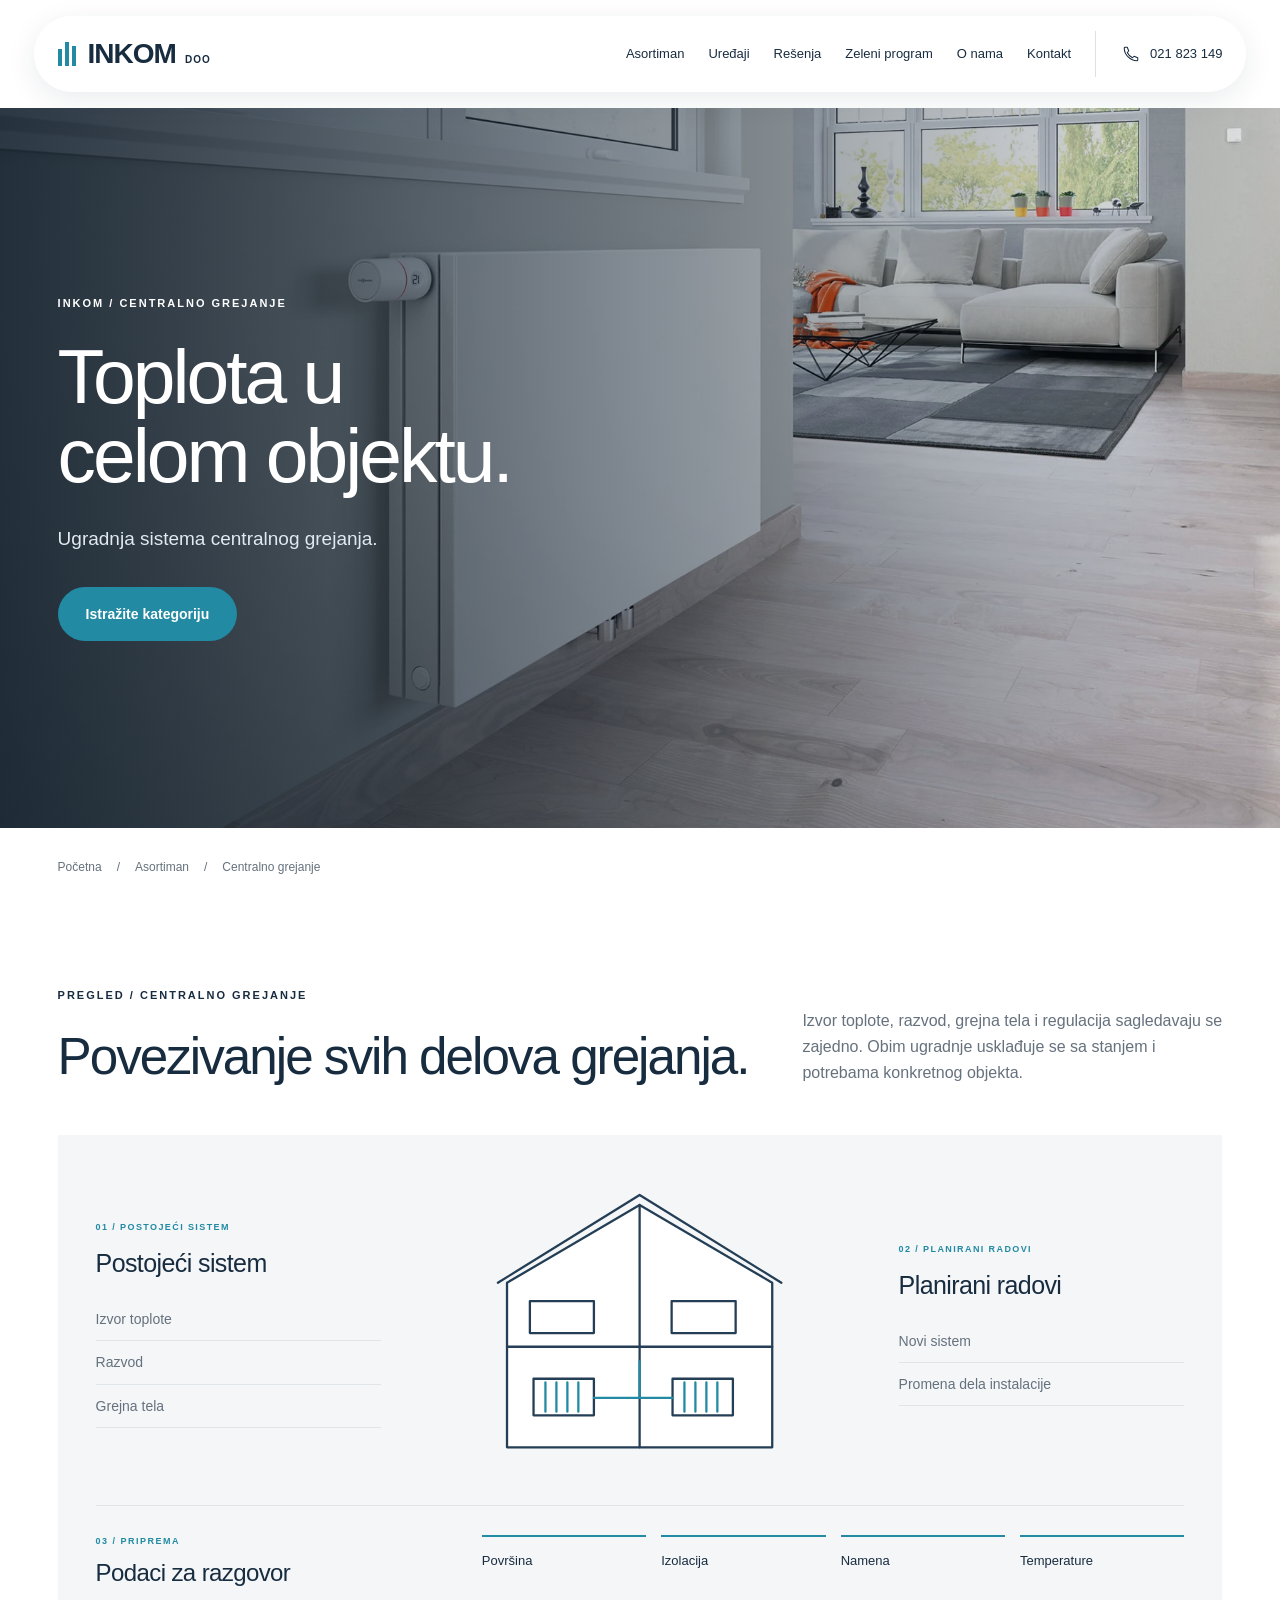
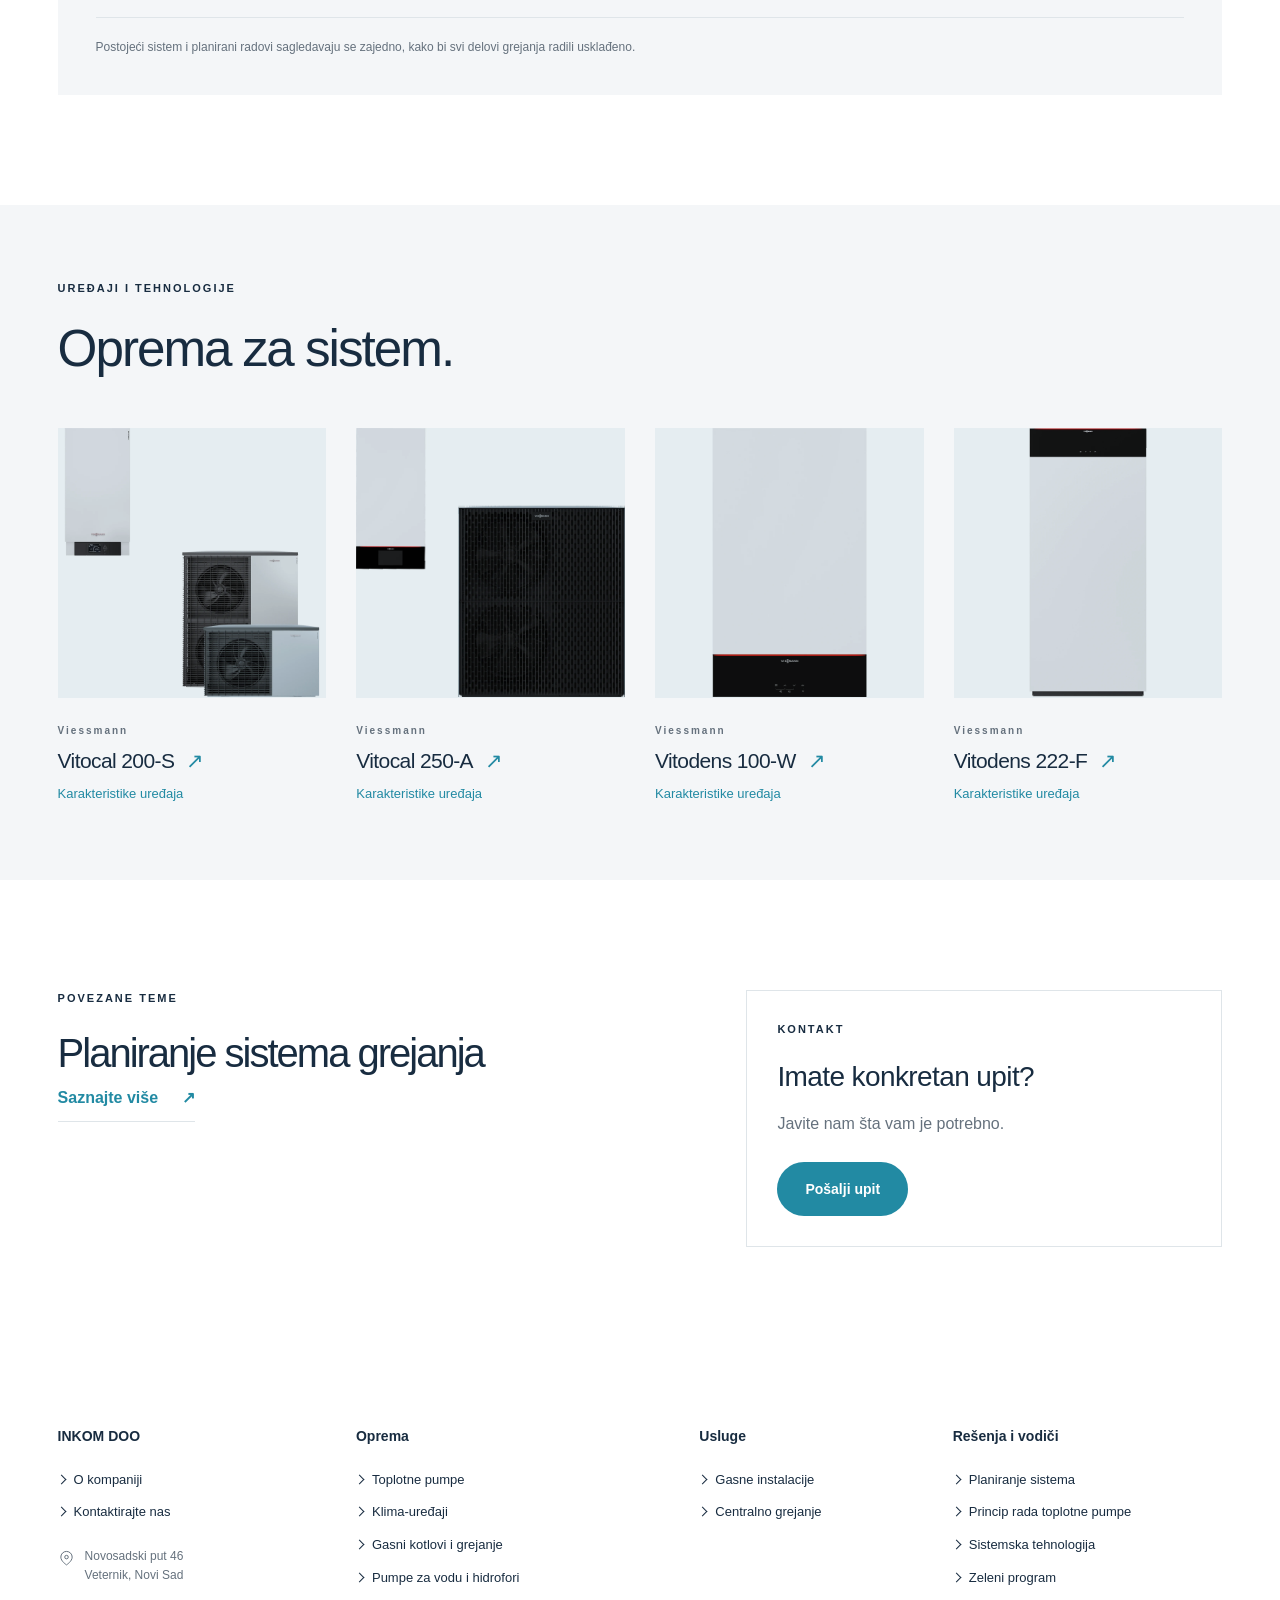
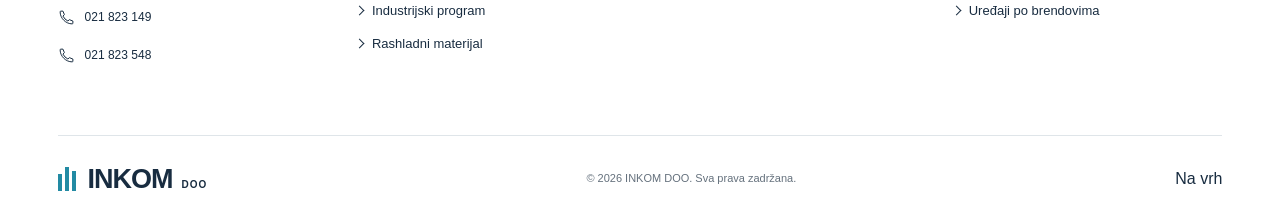
==== commit 390baa81: "Add files via upload" ====
--- a/centralno-grejanje.html
+++ b/centralno-grejanje.html
@@ -8,8 +8,8 @@
   <meta name="theme-color" content="#ffffff">
   <title>Centralno grejanje - INKOM DOO | Predlog</title>
   <link rel="icon" href="assets/favicon.svg" type="image/svg+xml">
-  <link rel="stylesheet" href="styles.css?v=20261029-17">
-  <script src="app.js?v=20261029-17" defer></script>
+  <link rel="stylesheet" href="styles.css?v=20261029-25">
+  <script src="app.js?v=20261029-23" defer></script>
 </head>
 <body>
   <a class="skip-link" href="#sadrzaj">Pređite na sadržaj</a>
@@ -26,6 +26,6 @@
   <main id="sadrzaj">
 <section class="category-page-hero" aria-labelledby="category-title"><img src="assets/photos/category-heating.webp" alt="Centralno grejanje" width="1500" height="1000" fetchpriority="high" decoding="async"><div class="category-page-shade" aria-hidden="true"></div><div class="container category-page-copy"><p class="eyebrow">INKOM / CENTRALNO GREJANJE</p><h1 id="category-title">Toplota u<br>celom objektu.</h1><p>Ugradnja sistema centralnog grejanja.</p><a class="button button-primary" href="#pregled">Istražite kategoriju</a></div></section><nav class="container breadcrumbs" aria-label="Putanja"><a href="index.html">Početna</a><span aria-hidden="true">/</span><a href="index.html#asortiman">Asortiman</a><span aria-hidden="true">/</span><span>Centralno grejanje</span></nav><section class="container category-overview section" id="pregled"><div class="section-heading"><div><p class="eyebrow">PREGLED / CENTRALNO GREJANJE</p><h2>Povezivanje svih delova grejanja.</h2></div><p class="section-intro">Izvor toplote, razvod, grejna tela i regulacija sagledavaju se zajedno. Obim ugradnje usklađuje se sa stanjem i potrebama konkretnog objekta.</p></div><figure class="decision-map" aria-label="Grafički vodič za kategoriju centralno grejanje"><div class="decision-side decision-source"><span class="tiny-label">01 / POSTOJEĆI SISTEM</span><h3>Postojeći sistem</h3><ul><li>Izvor toplote</li><li>Razvod</li><li>Grejna tela</li></ul></div><svg class="decision-scene" viewBox="0 0 500 330" fill="none" role="img" aria-label="Povezivanje delova sistema"><g stroke="#243f55" stroke-width="2.5" stroke-linecap="round" stroke-linejoin="round"><path d="M105 120L250 35l145 85v180H105z" fill="#fff"/><path d="M95 120L250 24l155 96M250 35v265M105 190h290"/><path d="M130 140h70v35h-70zM285 140h70v35h-70zM134 225h66v40h-66zM286 225h66v40h-66z"/><path d="M147 229v32m12-32v32m12-32v32m12-32v32M299 229v32m12-32v32m12-32v32m12-32v32" stroke="#228aa3"/><path d="M200 246h86M250 246v-40" stroke="#228aa3"/></g></svg><div class="decision-side decision-purpose"><span class="tiny-label">02 / PLANIRANI RADOVI</span><h3>Planirani radovi</h3><ul><li>Novi sistem</li><li>Promena dela instalacije</li></ul></div><div class="decision-inputs"><div><span class="tiny-label">03 / PRIPREMA</span><h3>Podaci za razgovor</h3></div><ul><li>Površina</li><li>Izolacija</li><li>Namena</li><li>Temperature</li></ul></div><figcaption>Postojeći sistem i planirani radovi sagledavaju se zajedno, kako bi svi delovi grejanja radili usklađeno.</figcaption></figure></section><section class="category-models" id="uredjaji"><div class="container"><div class="section-heading"><div><p class="eyebrow">UREĐAJI I TEHNOLOGIJE</p><h2>Oprema za sistem.</h2></div></div><div class="category-model-grid category-model-grid--four"><a class="category-model" href="proizvodi.html#vitocal-200-s"><div><img src="assets/photos/heat-pump.webp" alt="Viessmann Vitocal 200-S" width="1000" height="1000" loading="lazy" decoding="async"></div><p class="tiny-label">Viessmann</p><h3>Vitocal 200-S<span aria-hidden="true">↗</span></h3><p>Karakteristike uređaja</p></a><a class="category-model" href="proizvodi.html#vitocal-250-a"><div><img src="assets/photos/vitocal-250-a.webp" alt="Viessmann Vitocal 250-A" width="1000" height="1000" loading="lazy" decoding="async"></div><p class="tiny-label">Viessmann</p><h3>Vitocal 250-A<span aria-hidden="true">↗</span></h3><p>Karakteristike uređaja</p></a><a class="category-model" href="proizvodi.html#vitodens-100-w"><div><img src="assets/photos/boiler.webp" alt="Viessmann Vitodens 100-W" width="1000" height="1000" loading="lazy" decoding="async"></div><p class="tiny-label">Viessmann</p><h3>Vitodens 100-W<span aria-hidden="true">↗</span></h3><p>Karakteristike uređaja</p></a><a class="category-model" href="proizvodi.html#vitodens-222-f"><div><img src="assets/photos/vitodens-222-f.webp" alt="Viessmann Vitodens 222-F" width="1000" height="1000" loading="lazy" decoding="async"></div><p class="tiny-label">Viessmann</p><h3>Vitodens 222-F<span aria-hidden="true">↗</span></h3><p>Karakteristike uređaja</p></a></div></div></section><section class="container category-next section"><div><p class="eyebrow">POVEZANE TEME</p><h2>Planiranje sistema grejanja</h2><a class="text-link" href="resenja.html#novogradnja">Saznajte više <span aria-hidden="true">↗</span></a></div><div><p class="eyebrow">KONTAKT</p><h3>Imate konkretan upit?</h3><p>Javite nam šta vam je potrebno.</p><a class="button button-primary" href="index.html#kontakt">Pošalji upit</a></div></section>
 </main>
-  <footer class="footer footer-directory"><div class="container"><div class="footer-columns"><section><h2>INKOM DOO</h2><ul><li><a href="index.html#o-nama">O kompaniji</a></li><li><a href="index.html#kontakt">Kontaktirajte nas</a></li></ul><address class="footer-address"><svg class="contact-icon" viewBox="0 0 24 24" fill="none" aria-hidden="true"><path d="M20 10c0 6-8 11-8 11S4 16 4 10a8 8 0 1 1 16 0Z" stroke="currentColor" stroke-width="1.4"/><circle cx="12" cy="10" r="2.5" stroke="currentColor" stroke-width="1.4"/></svg><span>Novosadski put 46<br>Veternik, Novi Sad</span></address><a class="footer-phone" href="tel:+38121823149"><svg class="contact-icon" viewBox="0 0 24 24" aria-hidden="true"><use href="assets/equipment.svg#phone"/></svg><span>021 823 149</span></a><a class="footer-phone" href="tel:+38121823548"><svg class="contact-icon" viewBox="0 0 24 24" aria-hidden="true"><use href="assets/equipment.svg#phone"/></svg><span>021 823 548</span></a></section><nav aria-label="Oprema u podnožju"><h2>Oprema</h2><ul><li><a href="toplotne-pumpe.html">Toplotne pumpe</a></li><li><a href="klima-uredjaji.html">Klima-uređaji</a></li><li><a href="gasni-kotlovi.html">Gasni kotlovi i grejanje</a></li><li><a href="pumpe-za-vodu.html">Pumpe za vodu i hidrofori</a></li><li><a href="industrijski-program.html">Industrijski program</a></li><li><a href="rashladni-materijal.html">Rashladni materijal</a></li></ul></nav><nav aria-label="Usluge u podnožju"><h2>Usluge</h2><ul><li><a href="gasne-instalacije.html">Gasne instalacije</a></li><li><a href="centralno-grejanje.html">Centralno grejanje</a></li></ul></nav><nav aria-label="Vodiči u podnožju"><h2>Rešenja i vodiči</h2><ul><li><a href="resenja.html">Planiranje sistema</a></li><li><a href="resenja.html#toplotne-pumpe">Princip rada toplotne pumpe</a></li><li><a href="sistemska-tehnologija.html">Sistemska tehnologija</a></li><li><a href="zeleno-finansiranje.html">Zeleni program</a></li><li><a href="proizvodi.html">Uređaji po brendovima</a></li></ul></nav></div><div class="footer-legal"><a class="wordmark" href="index.html#pocetna" aria-label="INKOM DOO - početna"><span class="logo-symbol" aria-hidden="true"><b></b><b></b><b></b></span>INKOM<span class="doo">DOO</span></a><p>© 2026 INKOM DOO. Sva prava zadržana.</p><a href="index.html#pocetna">Na vrh</a></div></div></footer>
+  <footer class="footer footer-directory" id="site-footer"><div class="container"><div class="footer-columns"><section class="footer-company"><h2 class="footer-company-name">INKOM DOO</h2><a class="wordmark footer-company-logo" href="index.html#pocetna" aria-label="INKOM DOO - početna"><span class="logo-symbol" aria-hidden="true"><b></b><b></b><b></b></span>INKOM<span class="doo">DOO</span></a><ul><li><a href="index.html#o-nama">O kompaniji</a></li><li><a href="index.html#kontakt">Kontaktirajte nas</a></li></ul><address class="footer-address"><svg class="contact-icon" viewBox="0 0 24 24" fill="none" aria-hidden="true"><path d="M20 10c0 6-8 11-8 11S4 16 4 10a8 8 0 1 1 16 0Z" stroke="currentColor" stroke-width="1.4"/><circle cx="12" cy="10" r="2.5" stroke="currentColor" stroke-width="1.4"/></svg><span>Novosadski put 46<br>Veternik, Novi Sad</span></address><div class="footer-phones"><a class="footer-phone" href="tel:+38121823149"><svg class="contact-icon" viewBox="0 0 24 24" aria-hidden="true"><use href="assets/equipment.svg#phone"/></svg><span>021 823 149</span></a><a class="footer-phone" href="tel:+38121823548"><svg class="contact-icon" viewBox="0 0 24 24" aria-hidden="true"><use href="assets/equipment.svg#phone"/></svg><span>021 823 548</span></a></div></section><nav aria-label="Oprema u podnožju"><h2><span class="footer-heading-label">Oprema</span><button class="footer-toggle" type="button" aria-expanded="false" aria-controls="footer-panel-oprema" hidden><span>Oprema</span><svg viewBox="0 0 20 20" fill="none" aria-hidden="true"><path d="M4 10h12" stroke="currentColor" stroke-width="1.4" stroke-linecap="round"/><path class="footer-toggle-vertical" d="M10 4v12" stroke="currentColor" stroke-width="1.4" stroke-linecap="round"/></svg></button></h2><ul class="footer-panel" id="footer-panel-oprema"><li><a href="toplotne-pumpe.html">Toplotne pumpe</a></li><li><a href="klima-uredjaji.html">Klima-uređaji</a></li><li><a href="gasni-kotlovi.html">Gasni kotlovi i grejanje</a></li><li><a href="pumpe-za-vodu.html">Pumpe za vodu i hidrofori</a></li><li><a href="industrijski-program.html">Industrijski program</a></li><li><a href="rashladni-materijal.html">Rashladni materijal</a></li></ul></nav><nav aria-label="Usluge u podnožju"><h2><span class="footer-heading-label">Usluge</span><button class="footer-toggle" type="button" aria-expanded="false" aria-controls="footer-panel-usluge" hidden><span>Usluge</span><svg viewBox="0 0 20 20" fill="none" aria-hidden="true"><path d="M4 10h12" stroke="currentColor" stroke-width="1.4" stroke-linecap="round"/><path class="footer-toggle-vertical" d="M10 4v12" stroke="currentColor" stroke-width="1.4" stroke-linecap="round"/></svg></button></h2><ul class="footer-panel" id="footer-panel-usluge"><li><a href="gasne-instalacije.html">Gasne instalacije</a></li><li><a href="centralno-grejanje.html">Centralno grejanje</a></li></ul></nav><nav aria-label="Vodiči u podnožju"><h2><span class="footer-heading-label">Rešenja i vodiči</span><button class="footer-toggle" type="button" aria-expanded="false" aria-controls="footer-panel-vodici" hidden><span>Rešenja i vodiči</span><svg viewBox="0 0 20 20" fill="none" aria-hidden="true"><path d="M4 10h12" stroke="currentColor" stroke-width="1.4" stroke-linecap="round"/><path class="footer-toggle-vertical" d="M10 4v12" stroke="currentColor" stroke-width="1.4" stroke-linecap="round"/></svg></button></h2><ul class="footer-panel" id="footer-panel-vodici"><li><a href="resenja.html">Planiranje sistema</a></li><li><a href="resenja.html#toplotne-pumpe">Princip rada toplotne pumpe</a></li><li><a href="sistemska-tehnologija.html">Sistemska tehnologija</a></li><li><a href="zeleno-finansiranje.html">Zeleni program</a></li><li><a href="proizvodi.html">Uređaji po brendovima</a></li></ul></nav></div><div class="footer-legal"><a class="wordmark" href="index.html#pocetna" aria-label="INKOM DOO - početna"><span class="logo-symbol" aria-hidden="true"><b></b><b></b><b></b></span>INKOM<span class="doo">DOO</span></a><p>© 2026 INKOM DOO. Sva prava zadržana.</p><a class="footer-top-link" href="index.html#pocetna">Na vrh</a><div class="footer-top-slot"><button class="back-to-top" type="button" aria-label="Vrati se na vrh stranice" hidden><svg viewBox="0 0 24 24" fill="none" aria-hidden="true"><path d="m6 13 6-6 6 6M12 7v12" stroke="currentColor" stroke-width="1.7" stroke-linecap="round" stroke-linejoin="round"/></svg></button></div></div></div></footer>
 </body>
 </html>
--- a/styles.css
+++ b/styles.css
@@ -162,3 +162,139 @@
 @media(prefers-reduced-motion:reduce){html{scroll-behavior:auto}*,*:before,*:after{animation-duration:.01ms!important;animation-iteration-count:1!important;transition-duration:.01ms!important}}
 
 @media(max-width:380px){.about-company-name{font-size:56px;gap:10px;letter-spacing:-2.5px}}
+
+/* Phone usability refinements from real-device feedback. */
+.carousel-controls-bottom{display:none}.back-to-top{display:none}.back-to-top[hidden]{display:none!important}
+@media(max-width:700px){
+ .back-to-top:not([hidden]){display:flex;align-items:center;justify-content:center;position:fixed;right:18px;bottom:calc(18px + env(safe-area-inset-bottom));z-index:25;width:46px;height:46px;border-radius:50%;border:1px solid #ffffffb3;background:var(--accent);color:#fff;box-shadow:0 4px 18px #102b4030;padding:0}.back-to-top svg{width:24px;height:24px}
+ .product-section .section-heading{display:flex;flex-direction:column;align-items:flex-start;gap:22px}.product-section .technology-navigation{display:flex;flex-direction:column;align-items:center;width:100%;gap:18px}.product-section .technology-navigation>.text-link{align-self:center;text-align:center}.product-section .carousel-controls{display:flex;flex-direction:row!important;align-items:center;justify-content:center;gap:16px;width:100%}.product-section .carousel-controls button{min-width:46px;width:46px;height:46px}.product-section .carousel-controls-bottom{display:flex;margin-top:24px}.product-track{grid-auto-columns:100%;gap:22px;scrollbar-width:none;padding-bottom:0}.product-track::-webkit-scrollbar{display:none}
+ .green-pillars article{text-align:center;padding-top:24px}.green-pillars .green-pillar-icon{display:block;width:100px;height:65px;margin:0 auto 14px}.green-pillars article:first-child .green-pillar-icon{width:45px}.green-pillars article p{max-width:34ch;margin-inline:auto}.green-pillars h3{margin-top:0}
+ .footer-columns{display:flex;flex-direction:column;gap:28px;padding-bottom:32px}.footer-columns>section:first-child{display:grid;grid-template-columns:1fr 1fr;gap:12px 18px}.footer-columns>section:first-child>h2,.footer-columns>section:first-child>ul,.footer-columns>section:first-child>address{grid-column:1/-1}.footer-columns>section:first-child>ul{display:flex;gap:24px;margin:0}.footer-columns>section:first-child>h2{margin:0}.footer-columns>section:first-child>address{margin:0;padding-block:6px}.footer-columns .footer-phone{margin:0;min-height:44px;font-size:13px;gap:7px}.footer-columns>nav{padding-top:22px;border-top:1px solid var(--line)}.footer-columns>nav h2{margin-bottom:12px}.footer-columns>nav ul{display:grid;grid-template-columns:1fr 1fr;gap:4px 22px;margin:0}.footer-columns li>a{font-size:13px;line-height:1.5;min-height:40px;align-items:baseline;padding-block:8px;gap:8px}.footer-legal{display:flex;flex-direction:column;align-items:center;text-align:center;gap:18px;padding-top:24px}.footer-legal>p{order:3;font-size:11px;line-height:1.6;margin:0}.footer-directory{padding-bottom:90px}
+}
+@media(max-width:600px){
+ .hero.hero--overlay:not(.hero--equipment){display:flex;flex-direction:column;height:auto;min-height:0;background:#172b40}.hero--overlay:not(.hero--equipment) .hero-inner{order:1;height:auto;padding-block:38px 24px}.hero--overlay:not(.hero--equipment) .hero-copy{padding:0;max-width:100%;width:100%}.hero--overlay:not(.hero--equipment) .hero-backdrop{position:relative;order:2;inset:auto;width:100%;height:auto;aspect-ratio:4/3;object-fit:cover;object-position:right center}.hero--overlay:not(.hero--equipment) .hero-shade{display:none}.hero--overlay:not(.hero--equipment) .actions{align-items:center;width:100%;gap:8px;margin-top:24px}.hero--overlay:not(.hero--equipment) .hero-contact{display:flex;justify-content:center;align-items:center;min-height:44px;padding:0;text-align:center;width:100%}.hero--overlay:not(.hero--equipment) .hero-description{margin-top:22px}
+}
+@media(max-width:350px){.footer-columns>section:first-child{grid-template-columns:1fr}.footer-columns>nav ul{column-gap:16px}.footer-columns .footer-phone{font-size:14px}}
+
+@media(max-width:700px){.footer-columns li{margin:0!important}}
+
+@media(max-width:600px){.hero--overlay:not(.hero--equipment) .hero-backdrop{mask-image:linear-gradient(to bottom,transparent,#000 28px);-webkit-mask-image:linear-gradient(to bottom,transparent,#000 28px)}}
+
+/* Footer: progressive, accessible mobile accordions; desktop columns retained. */
+.footer-company-logo,.footer-top-slot,.footer-toggle{display:none}
+.footer-heading-label[hidden],.footer-toggle[hidden],.footer-panel[hidden]{display:none!important}
+.footer-phones{display:flex;flex-direction:column}.footer-directory{position:relative}
+@media(max-width:767px){
+ .footer-directory{padding:32px 0 24px;background:var(--white)}
+ .footer-directory>.container{width:calc(100% - 48px);margin-inline:auto}
+ .footer-directory .footer-columns{display:flex;flex-direction:column;gap:0;padding:0}
+ .footer-directory .footer-columns>.footer-company{display:flex;flex-direction:column;align-items:flex-start;gap:0;padding:0 0 24px}
+ .footer-directory .footer-company-name{display:none}
+ .footer-directory .footer-company-logo{display:inline-flex;align-items:center;font-size:26px;line-height:1;letter-spacing:-1px;min-height:32px;margin:0 0 16px}
+ .footer-company-logo .logo-symbol{height:24px}.footer-company-logo .doo{font-size:8px;letter-spacing:1px}
+ .footer-directory .footer-company>ul{display:flex;gap:24px;margin:0 0 8px;order:4}
+ .footer-directory .footer-company>ul a{min-height:44px;font-size:15px;padding:8px 0;align-items:center}
+ .footer-directory .footer-address{display:flex;align-items:flex-start;gap:8px;margin:0 0 8px;padding:0;color:var(--muted);font-size:15px;line-height:1.6}
+ .footer-directory .footer-address .contact-icon{margin-top:4px;flex:0 0 16px;width:16px;height:16px}
+ .footer-directory .footer-phones{display:flex;flex-direction:column;gap:0;margin:0 0 8px;width:100%}
+ .footer-directory .footer-phones .footer-phone{display:flex;gap:8px;align-items:center;min-height:44px;margin:0;font-size:16px;line-height:1.5;white-space:nowrap;padding:0}
+ .footer-directory .footer-columns>nav{display:block;margin:0;padding:0;border-top:1px solid var(--line)}
+ .footer-directory .footer-columns>nav:last-child{border-bottom:1px solid var(--line)}
+ .footer-directory .footer-columns>nav h2{font-size:17px;font-weight:600;line-height:1.4;letter-spacing:0;margin:0}
+ .footer-directory .footer-toggle:not([hidden]){display:flex;align-items:center;justify-content:space-between;gap:16px;width:100%;min-height:56px;padding:16px 0;margin:0;border:0;border-radius:0;background:transparent;text-align:left;font-size:17px;line-height:24px;font-weight:600}
+ .footer-toggle svg{width:20px;height:20px;flex:0 0 20px;color:var(--muted)}
+ .footer-toggle[aria-expanded="true"] .footer-toggle-vertical{display:none}
+ .footer-directory .footer-toggle:focus-visible{outline:2px solid var(--accent);outline-offset:2px}
+ .footer-directory .footer-columns>nav .footer-panel{display:flex;flex-direction:column;gap:0;padding:0 0 16px;margin:0;list-style:none}
+ .footer-directory .footer-panel li{margin:0!important;padding:0}
+ .footer-directory .footer-panel li>a{display:flex;align-items:center;gap:12px;min-height:44px;padding:10px 0;font-size:15px;line-height:24px;color:var(--ink)}
+ .footer-directory .footer-panel a:before{width:5px;height:5px;flex-basis:5px;color:var(--muted)}
+ .footer-directory .footer-legal{display:grid;grid-template-columns:minmax(0,1fr) 44px;align-items:center;gap:16px;border-top:0;margin:0;padding:24px 0 0;text-align:left}
+ .footer-directory .footer-legal>.wordmark,.footer-directory .footer-top-link{display:none}
+ .footer-directory .footer-legal>p{grid-column:1;grid-row:1;order:0;font-size:12px;line-height:20px;margin:0;letter-spacing:0;max-width:32ch;color:var(--muted)}
+ .footer-top-slot{display:block;grid-column:2;grid-row:1;position:relative;width:44px;height:44px}
+ .back-to-top:not([hidden]){display:flex;position:fixed;right:20px;bottom:calc(20px + env(safe-area-inset-bottom));width:44px;height:44px;align-items:center;justify-content:center;border:1px solid #ffffffb3;border-radius:50%;padding:0;background:var(--accent);color:white;box-shadow:0 4px 18px #102b4030;z-index:25}
+ .footer-in-view .footer-top-slot .back-to-top:not([hidden]){position:absolute;inset:0;margin:0;box-shadow:none}
+ .footer-in-view .header{transform:translateY(calc(-100% - 24px));pointer-events:none}
+ .footer-in-view .header:has(.menu-toggle[aria-expanded="true"]){transform:none;pointer-events:auto}
+}
+@media(max-width:359px){.footer-directory>.container{width:calc(100% - 40px)}.footer-directory .footer-company>ul{gap:20px}}
+
+/* Green programme hero: compact, content-led mobile and tablet layout. */
+@media (max-width: 900px) {
+ .programme-hero{height:auto;min-height:0}
+ .programme-hero .programme-hero-copy{width:calc(100% - 48px);height:auto;min-height:0;padding:48px 0;align-items:flex-start;justify-content:flex-start;text-align:left}
+ .programme-hero .eyebrow{max-width:100%;margin:0 0 20px;font-size:10px;line-height:1.6;letter-spacing:1px}
+ .programme-hero h1{max-width:680px;margin:0;font-size:clamp(36px,4.8vw,48px);line-height:1.12;letter-spacing:-1.2px;text-wrap:initial;overflow-wrap:normal}
+ .programme-hero-copy>p:not(.eyebrow){max-width:600px;margin:24px 0 0;font-size:16px;line-height:1.5}
+ .programme-hero .actions{display:flex;flex-direction:column;align-items:flex-start;gap:12px;width:100%;margin:28px 0 0}
+ .programme-hero .actions>a{display:inline-flex;align-items:center;justify-content:center;min-height:48px;margin:0;padding:12px 24px;font-size:15px;line-height:24px;text-align:center}
+ .programme-hero .actions>.hero-contact{border:1px solid #ffffff80;border-radius:999px;color:#fff}
+ .programme-hero>img{object-position:58% center}
+ .programme-hero-shade{background:linear-gradient(90deg,rgba(10,25,38,.74),rgba(10,25,38,.36))}
+}
+@media (max-width:767px) {
+ .programme-hero .programme-hero-copy{padding-block:40px}
+ .programme-hero h1{font-size:clamp(36px,10vw,42px)}
+ .programme-hero-copy>p:not(.eyebrow){margin-top:20px}
+ .programme-hero .actions{margin-top:24px}
+}
+@media (max-width:359px) {
+ .programme-hero .programme-hero-copy{width:calc(100% - 40px)}
+}
+
+/* Compact equipment navigation on small screens; desktop stays inline. */
+.programme-equipment-links .equipment-link-arrow{display:none}
+@media(max-width:767px){
+ .programme-equipment-links{display:flex;flex-direction:column;align-items:stretch;gap:0;margin-top:24px}
+ .programme-equipment-links .text-link{display:flex;justify-content:space-between;align-items:center;gap:16px;width:100%;min-height:48px;padding:12px 0;font-size:16px;line-height:24px;border-bottom:1px solid var(--line)}
+ .programme-equipment-links .equipment-link-arrow{display:block;flex:0 0 18px;width:18px;height:18px}
+}
+
+/* Mobile contact: compact editorial layout, shared desktop rules untouched. */
+@media(max-width:767px){
+ .contact{padding-block:40px;scroll-margin-top:104px}
+ .contact>.container{width:calc(100% - 48px)}
+ .contact .contact-heading{display:block}
+ .contact .contact-heading .eyebrow{margin:0 0 16px}
+ .contact .contact-dot{display:none}
+ .contact .contact-layout{display:grid;grid-template-columns:minmax(0,1fr);gap:24px;margin-top:0}
+ .contact h2{font-size:clamp(28px,7.5vw,34px);line-height:1.15;letter-spacing:-.8px;max-width:560px}
+ .contact-layout>div>p{margin:16px 0 24px;font-size:16px;line-height:1.5;color:#cedbe5}
+ .contact-layout>div>.button{min-height:48px;padding:12px 24px;font-size:15px;line-height:24px}
+ .contact .contact-information{display:grid;grid-template-columns:minmax(0,1fr);gap:0;max-width:none}
+ .contact-information>div{padding:24px 0;border-top:1px solid #ffffff30}
+ .contact-information>div:last-child{padding-bottom:0}
+ .contact .contact-information .tiny-label{font-size:10px;line-height:16px;letter-spacing:1px;color:#b7c8d5;margin:0 0 8px}
+ .contact-information a[href^="tel:"]{min-height:44px;font-size:16px;line-height:24px;white-space:nowrap}
+ .contact .contact-information address{font-size:16px;line-height:1.5}
+ .contact .contact-information .map-link{display:flex;align-items:center;gap:6px;min-height:44px;margin-top:4px;font-size:15px;line-height:24px;color:#8ed3e0}
+ .contact .working-hours{grid-column:1;padding-top:24px}
+ .contact .working-hours dl{max-width:none}
+ .contact .working-hours dl>div{display:grid;grid-template-columns:minmax(0,1fr) auto;gap:16px;padding-block:4px;font-size:15px;line-height:24px}
+ .contact .working-hours dd{text-align:right;white-space:nowrap}
+ .contact .working-hours p{margin-top:12px;font-size:12px;line-height:20px;color:#b7c8d5}
+ .contact-in-view:not(.footer-in-view) .back-to-top{visibility:hidden;pointer-events:none}
+}
+@media(max-width:359px){.contact>.container{width:calc(100% - 40px)}}
+
+/* Homepage mobile editorial hero: headline, equipment, then concise actions. */
+@media(max-width:767px){
+ #pocetna.hero.hero--overlay:not(.hero--equipment){display:grid;grid-template-columns:minmax(0,1fr);height:auto;min-height:0;padding:32px 24px;background:var(--white);color:var(--ink);gap:0;isolation:isolate}
+ #pocetna .hero-inner,#pocetna .hero-copy{display:contents}
+ #pocetna .hero-shade{display:none}
+ #pocetna .eyebrow{grid-row:1;margin:0 0 16px;font-size:10px;line-height:16px;letter-spacing:1.2px;color:var(--accent)}
+ #pocetna.hero h1{grid-row:2;margin:0 0 24px;font-size:clamp(42px,11.5vw,50px);line-height:1.03;letter-spacing:-1.8px;color:var(--ink)}
+ #pocetna .hero-backdrop{grid-row:3;position:relative;inset:auto;order:initial;z-index:auto;width:calc(100% + 48px);max-width:none;height:auto;aspect-ratio:1.6;object-fit:cover;object-position:100% 57%;margin:0 -24px;mask-image:none;-webkit-mask-image:none}
+ #pocetna .hero-description{grid-row:4;margin:24px 0 0;font-size:16px;line-height:1.5;color:var(--muted)}
+ #pocetna .actions{grid-row:5;display:flex;flex-direction:column;align-items:flex-start;width:100%;gap:8px;margin:24px 0 0}
+ #pocetna .actions .button{display:inline-flex;align-items:center;justify-content:center;min-height:48px;padding:12px 24px;font-size:14px;line-height:24px}
+ #pocetna .actions .hero-contact{display:inline-flex;align-items:center;justify-content:flex-start;align-self:flex-start;width:auto;min-height:44px;padding:8px 0;font-size:14px;line-height:24px;text-align:left;color:var(--ink)}
+}
+@media(max-width:359px){#pocetna.hero.hero--overlay:not(.hero--equipment){padding-inline:20px}#pocetna .hero-backdrop{width:calc(100% + 40px);margin-inline:-20px}}
+
+/* Align the text inset of paired mobile actions, including outlined links. */
+@media(max-width:767px){
+ .actions>a.button,.actions>a.hero-contact,#pocetna .actions .button,#pocetna .actions .hero-contact,.programme-hero .actions>a{justify-content:flex-start;text-align:left;padding-inline:24px;box-sizing:border-box}
+ .programme-hero .actions>.hero-contact{padding-inline:23px}
+}
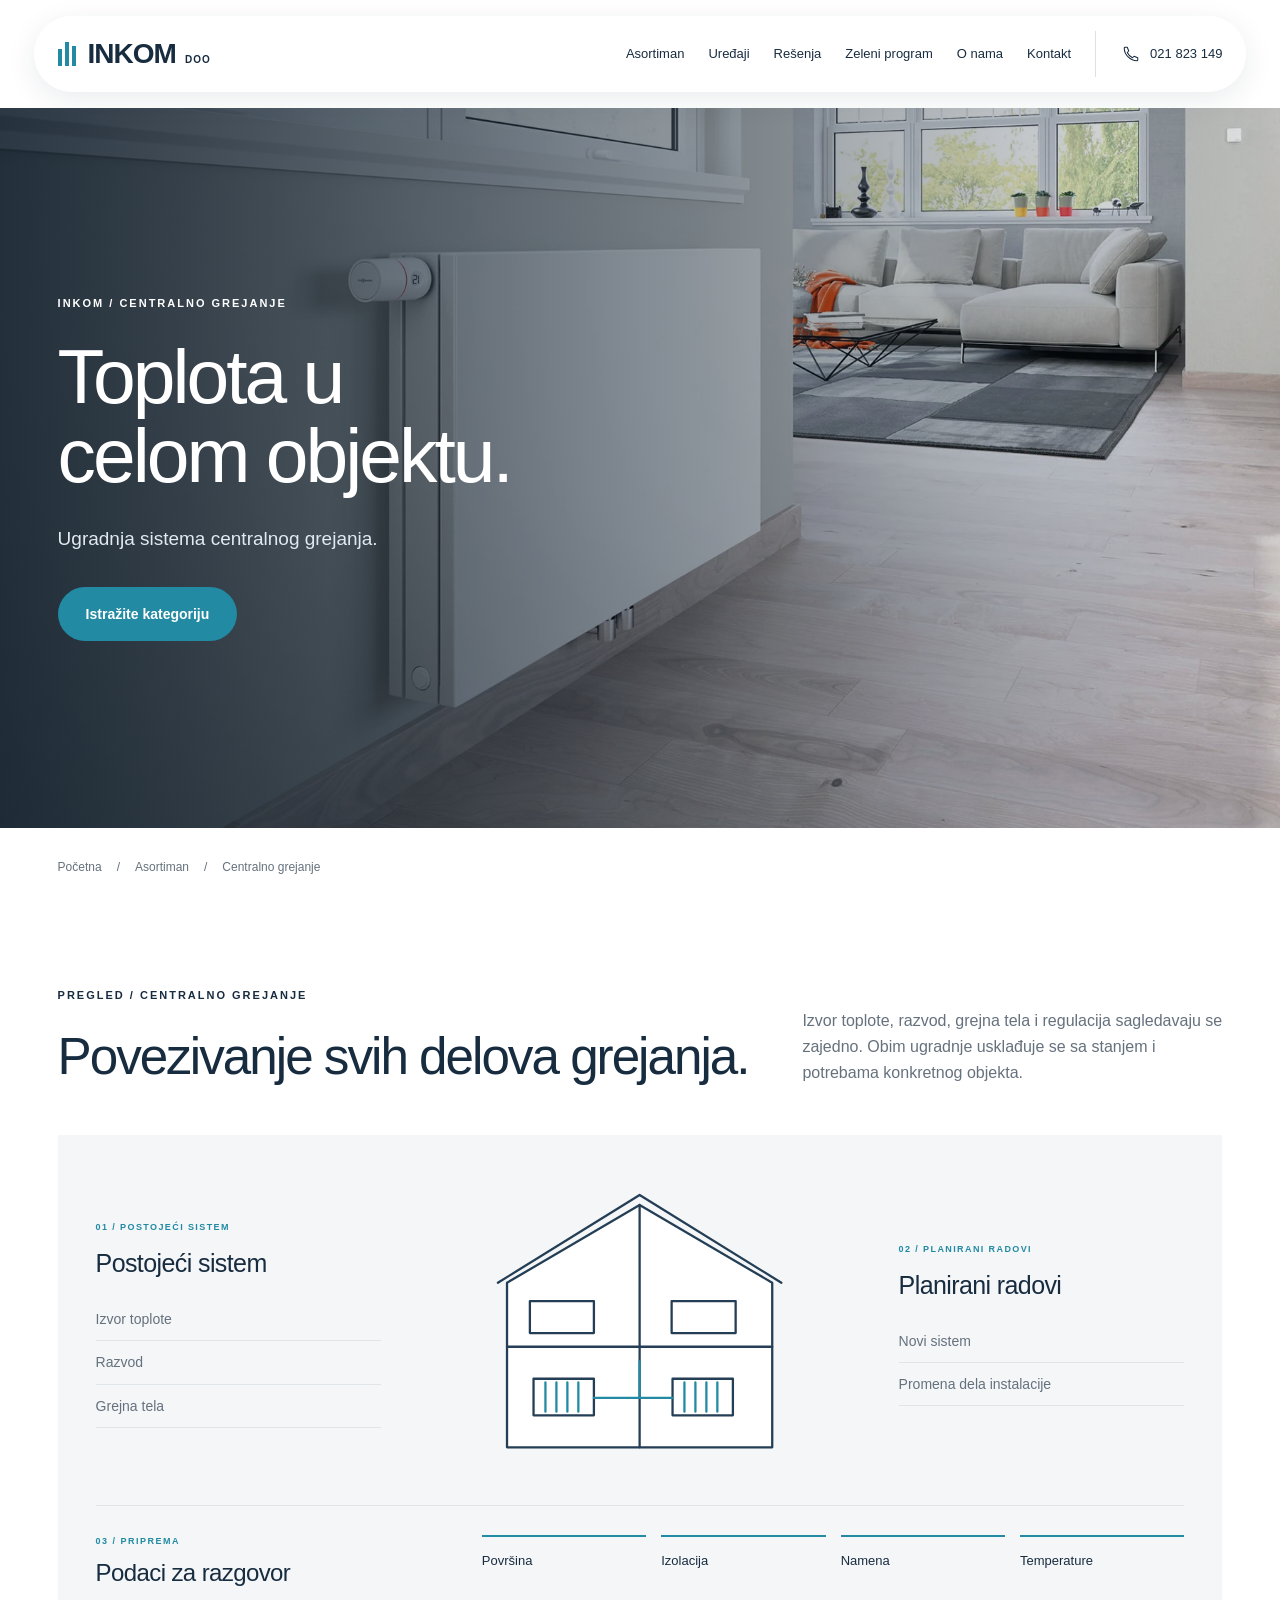
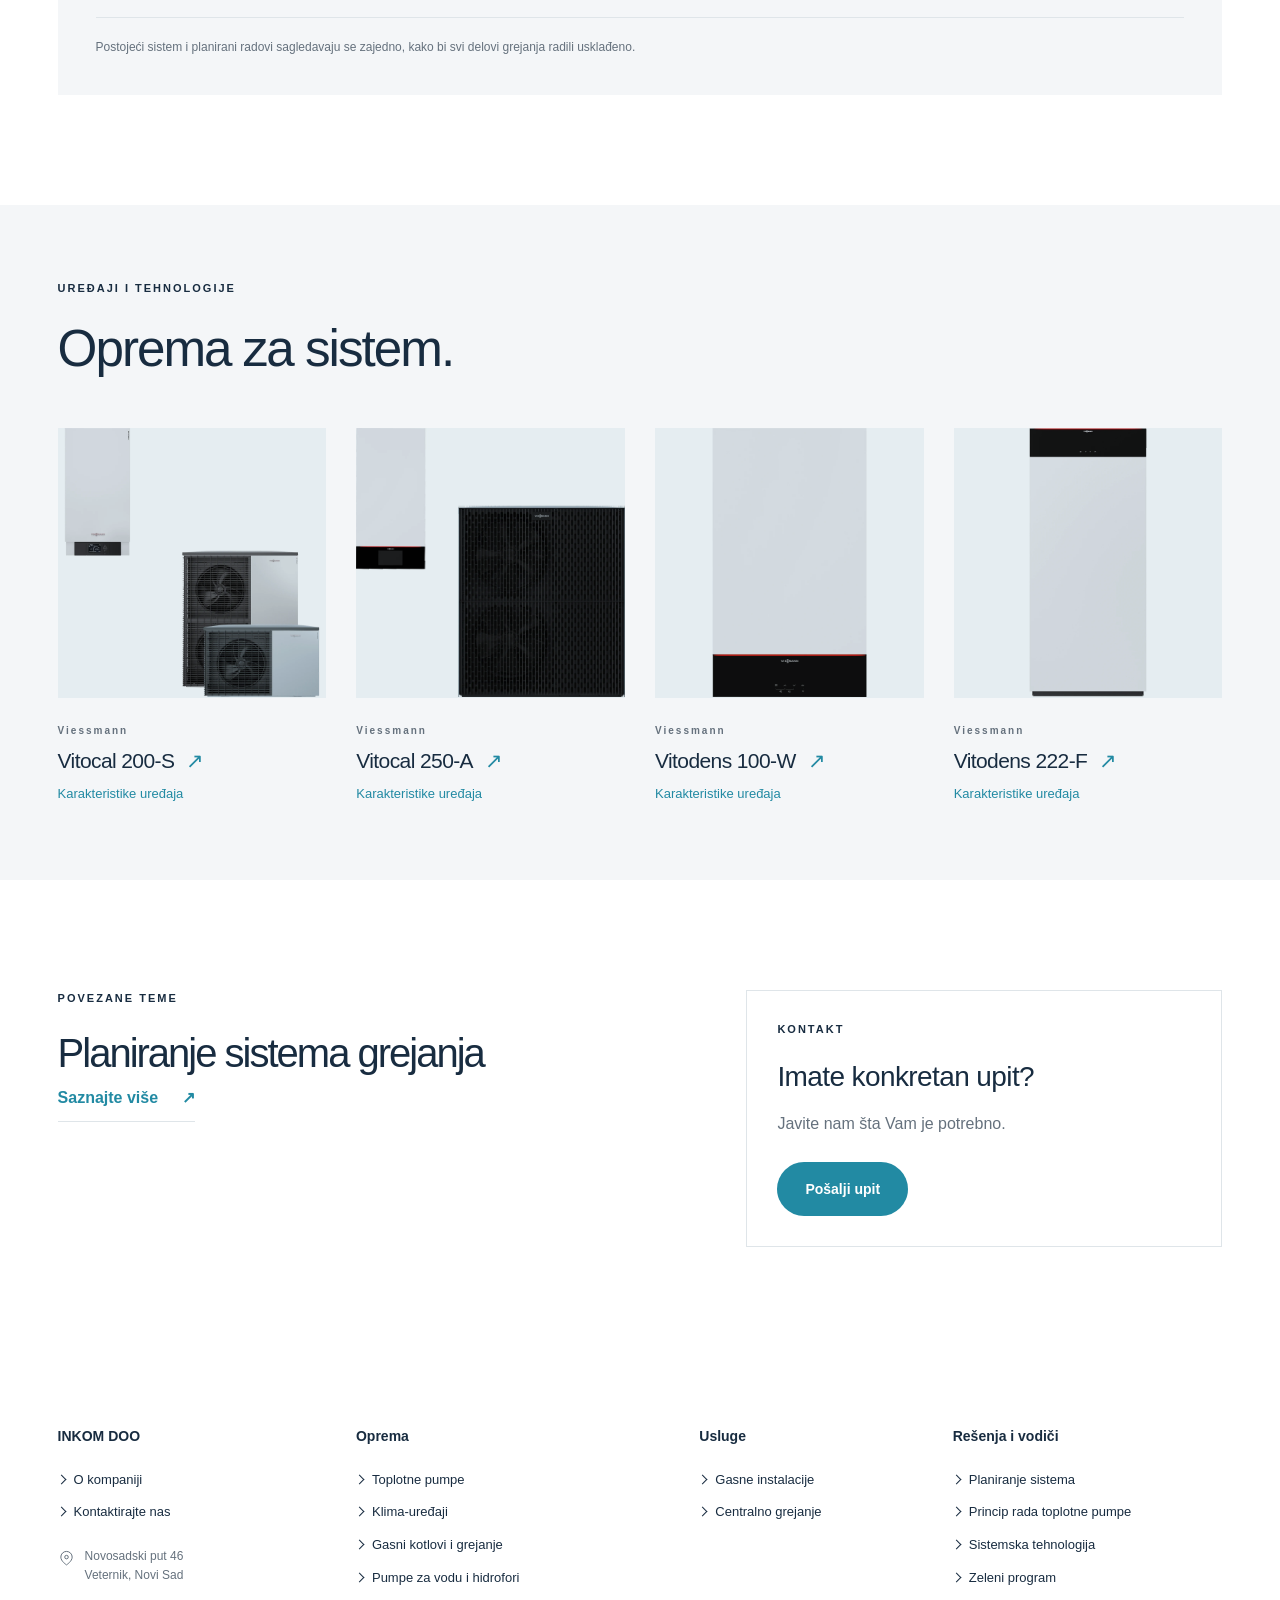
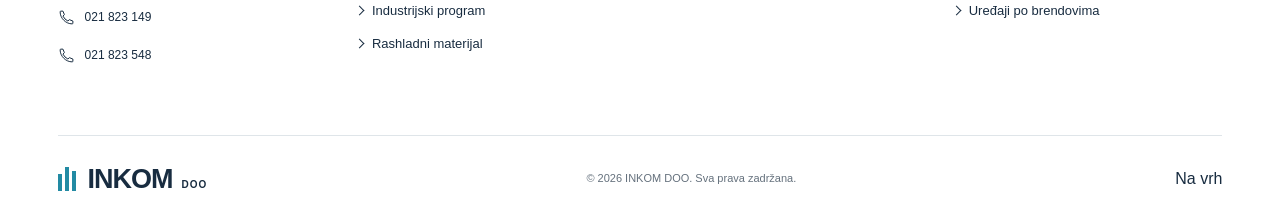
==== commit ba64a009: "Add files via upload" ====
--- a/centralno-grejanje.html
+++ b/centralno-grejanje.html
@@ -8,10 +8,10 @@
   <meta name="theme-color" content="#ffffff">
   <title>Centralno grejanje - INKOM DOO | Predlog</title>
   <link rel="icon" href="assets/favicon.svg" type="image/svg+xml">
-  <link rel="stylesheet" href="styles.css?v=20261029-25">
-  <script src="app.js?v=20261029-23" defer></script>
+  <link rel="stylesheet" href="styles.css?v=20261029-32">
+  <script src="app.js?v=20261029-32" defer></script>
 </head>
-<body>
+<body class="internal-page">
   <a class="skip-link" href="#sadrzaj">Pređite na sadržaj</a>
   <header class="header">
     <div class="container header-inner">
@@ -24,7 +24,7 @@
     </div>
   </header>
   <main id="sadrzaj">
-<section class="category-page-hero" aria-labelledby="category-title"><img src="assets/photos/category-heating.webp" alt="Centralno grejanje" width="1500" height="1000" fetchpriority="high" decoding="async"><div class="category-page-shade" aria-hidden="true"></div><div class="container category-page-copy"><p class="eyebrow">INKOM / CENTRALNO GREJANJE</p><h1 id="category-title">Toplota u<br>celom objektu.</h1><p>Ugradnja sistema centralnog grejanja.</p><a class="button button-primary" href="#pregled">Istražite kategoriju</a></div></section><nav class="container breadcrumbs" aria-label="Putanja"><a href="index.html">Početna</a><span aria-hidden="true">/</span><a href="index.html#asortiman">Asortiman</a><span aria-hidden="true">/</span><span>Centralno grejanje</span></nav><section class="container category-overview section" id="pregled"><div class="section-heading"><div><p class="eyebrow">PREGLED / CENTRALNO GREJANJE</p><h2>Povezivanje svih delova grejanja.</h2></div><p class="section-intro">Izvor toplote, razvod, grejna tela i regulacija sagledavaju se zajedno. Obim ugradnje usklađuje se sa stanjem i potrebama konkretnog objekta.</p></div><figure class="decision-map" aria-label="Grafički vodič za kategoriju centralno grejanje"><div class="decision-side decision-source"><span class="tiny-label">01 / POSTOJEĆI SISTEM</span><h3>Postojeći sistem</h3><ul><li>Izvor toplote</li><li>Razvod</li><li>Grejna tela</li></ul></div><svg class="decision-scene" viewBox="0 0 500 330" fill="none" role="img" aria-label="Povezivanje delova sistema"><g stroke="#243f55" stroke-width="2.5" stroke-linecap="round" stroke-linejoin="round"><path d="M105 120L250 35l145 85v180H105z" fill="#fff"/><path d="M95 120L250 24l155 96M250 35v265M105 190h290"/><path d="M130 140h70v35h-70zM285 140h70v35h-70zM134 225h66v40h-66zM286 225h66v40h-66z"/><path d="M147 229v32m12-32v32m12-32v32m12-32v32M299 229v32m12-32v32m12-32v32m12-32v32" stroke="#228aa3"/><path d="M200 246h86M250 246v-40" stroke="#228aa3"/></g></svg><div class="decision-side decision-purpose"><span class="tiny-label">02 / PLANIRANI RADOVI</span><h3>Planirani radovi</h3><ul><li>Novi sistem</li><li>Promena dela instalacije</li></ul></div><div class="decision-inputs"><div><span class="tiny-label">03 / PRIPREMA</span><h3>Podaci za razgovor</h3></div><ul><li>Površina</li><li>Izolacija</li><li>Namena</li><li>Temperature</li></ul></div><figcaption>Postojeći sistem i planirani radovi sagledavaju se zajedno, kako bi svi delovi grejanja radili usklađeno.</figcaption></figure></section><section class="category-models" id="uredjaji"><div class="container"><div class="section-heading"><div><p class="eyebrow">UREĐAJI I TEHNOLOGIJE</p><h2>Oprema za sistem.</h2></div></div><div class="category-model-grid category-model-grid--four"><a class="category-model" href="proizvodi.html#vitocal-200-s"><div><img src="assets/photos/heat-pump.webp" alt="Viessmann Vitocal 200-S" width="1000" height="1000" loading="lazy" decoding="async"></div><p class="tiny-label">Viessmann</p><h3>Vitocal 200-S<span aria-hidden="true">↗</span></h3><p>Karakteristike uređaja</p></a><a class="category-model" href="proizvodi.html#vitocal-250-a"><div><img src="assets/photos/vitocal-250-a.webp" alt="Viessmann Vitocal 250-A" width="1000" height="1000" loading="lazy" decoding="async"></div><p class="tiny-label">Viessmann</p><h3>Vitocal 250-A<span aria-hidden="true">↗</span></h3><p>Karakteristike uređaja</p></a><a class="category-model" href="proizvodi.html#vitodens-100-w"><div><img src="assets/photos/boiler.webp" alt="Viessmann Vitodens 100-W" width="1000" height="1000" loading="lazy" decoding="async"></div><p class="tiny-label">Viessmann</p><h3>Vitodens 100-W<span aria-hidden="true">↗</span></h3><p>Karakteristike uređaja</p></a><a class="category-model" href="proizvodi.html#vitodens-222-f"><div><img src="assets/photos/vitodens-222-f.webp" alt="Viessmann Vitodens 222-F" width="1000" height="1000" loading="lazy" decoding="async"></div><p class="tiny-label">Viessmann</p><h3>Vitodens 222-F<span aria-hidden="true">↗</span></h3><p>Karakteristike uređaja</p></a></div></div></section><section class="container category-next section"><div><p class="eyebrow">POVEZANE TEME</p><h2>Planiranje sistema grejanja</h2><a class="text-link" href="resenja.html#novogradnja">Saznajte više <span aria-hidden="true">↗</span></a></div><div><p class="eyebrow">KONTAKT</p><h3>Imate konkretan upit?</h3><p>Javite nam šta vam je potrebno.</p><a class="button button-primary" href="index.html#kontakt">Pošalji upit</a></div></section>
+<section class="category-page-hero" aria-labelledby="category-title"><img src="assets/photos/category-heating.webp" alt="Centralno grejanje" width="1500" height="1000" fetchpriority="high" decoding="async"><div class="category-page-shade" aria-hidden="true"></div><div class="container category-page-copy"><p class="eyebrow">INKOM / CENTRALNO GREJANJE</p><h1 id="category-title">Toplota u<br>celom objektu.</h1><p>Ugradnja sistema centralnog grejanja.</p><a class="button button-primary" href="#pregled">Istražite kategoriju</a></div></section><nav class="container breadcrumbs" aria-label="Putanja"><a href="index.html">Početna</a><span aria-hidden="true">/</span><a href="index.html#asortiman">Asortiman</a><span aria-hidden="true">/</span><span>Centralno grejanje</span></nav><section class="container category-overview section" id="pregled"><div class="section-heading"><div><p class="eyebrow">PREGLED / CENTRALNO GREJANJE</p><h2>Povezivanje svih delova grejanja.</h2></div><p class="section-intro">Izvor toplote, razvod, grejna tela i regulacija sagledavaju se zajedno. Obim ugradnje usklađuje se sa stanjem i potrebama konkretnog objekta.</p></div><figure class="decision-map" aria-label="Grafički vodič za kategoriju centralno grejanje"><div class="decision-side decision-source"><span class="tiny-label">01 / POSTOJEĆI SISTEM</span><h3>Postojeći sistem</h3><ul><li>Izvor toplote</li><li>Razvod</li><li>Grejna tela</li></ul></div><svg class="decision-scene" viewBox="0 0 500 330" fill="none" role="img" aria-label="Povezivanje delova sistema"><g stroke="#243f55" stroke-width="2.5" stroke-linecap="round" stroke-linejoin="round"><path d="M105 120L250 35l145 85v180H105z" fill="#fff"/><path d="M95 120L250 24l155 96M250 35v265M105 190h290"/><path d="M130 140h70v35h-70zM285 140h70v35h-70zM134 225h66v40h-66zM286 225h66v40h-66z"/><path d="M147 229v32m12-32v32m12-32v32m12-32v32M299 229v32m12-32v32m12-32v32m12-32v32" stroke="#228aa3"/><path d="M200 246h86M250 246v-40" stroke="#228aa3"/></g></svg><div class="decision-side decision-purpose"><span class="tiny-label">02 / PLANIRANI RADOVI</span><h3>Planirani radovi</h3><ul><li>Novi sistem</li><li>Promena dela instalacije</li></ul></div><div class="decision-inputs"><div><span class="tiny-label">03 / PRIPREMA</span><h3>Podaci za razgovor</h3></div><ul><li>Površina</li><li>Izolacija</li><li>Namena</li><li>Temperature</li></ul></div><figcaption>Postojeći sistem i planirani radovi sagledavaju se zajedno, kako bi svi delovi grejanja radili usklađeno.</figcaption></figure></section><section class="category-models" id="uredjaji"><div class="container"><div class="section-heading"><div><p class="eyebrow">UREĐAJI I TEHNOLOGIJE</p><h2>Oprema za sistem.</h2></div></div><div class="category-model-grid category-model-grid--four"><a class="category-model" href="proizvodi.html#vitocal-200-s"><div><img src="assets/photos/heat-pump.webp" alt="Viessmann Vitocal 200-S" width="1000" height="1000" loading="lazy" decoding="async"></div><p class="tiny-label">Viessmann</p><h3>Vitocal 200-S<span aria-hidden="true">↗</span></h3><p>Karakteristike uređaja</p></a><a class="category-model" href="proizvodi.html#vitocal-250-a"><div><img src="assets/photos/vitocal-250-a.webp" alt="Viessmann Vitocal 250-A" width="1000" height="1000" loading="lazy" decoding="async"></div><p class="tiny-label">Viessmann</p><h3>Vitocal 250-A<span aria-hidden="true">↗</span></h3><p>Karakteristike uređaja</p></a><a class="category-model" href="proizvodi.html#vitodens-100-w"><div><img src="assets/photos/boiler.webp" alt="Viessmann Vitodens 100-W" width="1000" height="1000" loading="lazy" decoding="async"></div><p class="tiny-label">Viessmann</p><h3>Vitodens 100-W<span aria-hidden="true">↗</span></h3><p>Karakteristike uređaja</p></a><a class="category-model" href="proizvodi.html#vitodens-222-f"><div><img src="assets/photos/vitodens-222-f.webp" alt="Viessmann Vitodens 222-F" width="1000" height="1000" loading="lazy" decoding="async"></div><p class="tiny-label">Viessmann</p><h3>Vitodens 222-F<span aria-hidden="true">↗</span></h3><p>Karakteristike uređaja</p></a></div></div></section><section class="container category-next section"><div><p class="eyebrow">POVEZANE TEME</p><h2>Planiranje sistema grejanja</h2><a class="text-link" href="resenja.html#novogradnja">Saznajte više <span aria-hidden="true">↗</span></a></div><div><p class="eyebrow">KONTAKT</p><h3>Imate konkretan upit?</h3><p>Javite nam šta Vam je potrebno.</p><a class="button button-primary" href="index.html#kontakt">Pošalji upit</a></div></section>
 </main>
   <footer class="footer footer-directory" id="site-footer"><div class="container"><div class="footer-columns"><section class="footer-company"><h2 class="footer-company-name">INKOM DOO</h2><a class="wordmark footer-company-logo" href="index.html#pocetna" aria-label="INKOM DOO - početna"><span class="logo-symbol" aria-hidden="true"><b></b><b></b><b></b></span>INKOM<span class="doo">DOO</span></a><ul><li><a href="index.html#o-nama">O kompaniji</a></li><li><a href="index.html#kontakt">Kontaktirajte nas</a></li></ul><address class="footer-address"><svg class="contact-icon" viewBox="0 0 24 24" fill="none" aria-hidden="true"><path d="M20 10c0 6-8 11-8 11S4 16 4 10a8 8 0 1 1 16 0Z" stroke="currentColor" stroke-width="1.4"/><circle cx="12" cy="10" r="2.5" stroke="currentColor" stroke-width="1.4"/></svg><span>Novosadski put 46<br>Veternik, Novi Sad</span></address><div class="footer-phones"><a class="footer-phone" href="tel:+38121823149"><svg class="contact-icon" viewBox="0 0 24 24" aria-hidden="true"><use href="assets/equipment.svg#phone"/></svg><span>021 823 149</span></a><a class="footer-phone" href="tel:+38121823548"><svg class="contact-icon" viewBox="0 0 24 24" aria-hidden="true"><use href="assets/equipment.svg#phone"/></svg><span>021 823 548</span></a></div></section><nav aria-label="Oprema u podnožju"><h2><span class="footer-heading-label">Oprema</span><button class="footer-toggle" type="button" aria-expanded="false" aria-controls="footer-panel-oprema" hidden><span>Oprema</span><svg viewBox="0 0 20 20" fill="none" aria-hidden="true"><path d="M4 10h12" stroke="currentColor" stroke-width="1.4" stroke-linecap="round"/><path class="footer-toggle-vertical" d="M10 4v12" stroke="currentColor" stroke-width="1.4" stroke-linecap="round"/></svg></button></h2><ul class="footer-panel" id="footer-panel-oprema"><li><a href="toplotne-pumpe.html">Toplotne pumpe</a></li><li><a href="klima-uredjaji.html">Klima-uređaji</a></li><li><a href="gasni-kotlovi.html">Gasni kotlovi i grejanje</a></li><li><a href="pumpe-za-vodu.html">Pumpe za vodu i hidrofori</a></li><li><a href="industrijski-program.html">Industrijski program</a></li><li><a href="rashladni-materijal.html">Rashladni materijal</a></li></ul></nav><nav aria-label="Usluge u podnožju"><h2><span class="footer-heading-label">Usluge</span><button class="footer-toggle" type="button" aria-expanded="false" aria-controls="footer-panel-usluge" hidden><span>Usluge</span><svg viewBox="0 0 20 20" fill="none" aria-hidden="true"><path d="M4 10h12" stroke="currentColor" stroke-width="1.4" stroke-linecap="round"/><path class="footer-toggle-vertical" d="M10 4v12" stroke="currentColor" stroke-width="1.4" stroke-linecap="round"/></svg></button></h2><ul class="footer-panel" id="footer-panel-usluge"><li><a href="gasne-instalacije.html">Gasne instalacije</a></li><li><a href="centralno-grejanje.html">Centralno grejanje</a></li></ul></nav><nav aria-label="Vodiči u podnožju"><h2><span class="footer-heading-label">Rešenja i vodiči</span><button class="footer-toggle" type="button" aria-expanded="false" aria-controls="footer-panel-vodici" hidden><span>Rešenja i vodiči</span><svg viewBox="0 0 20 20" fill="none" aria-hidden="true"><path d="M4 10h12" stroke="currentColor" stroke-width="1.4" stroke-linecap="round"/><path class="footer-toggle-vertical" d="M10 4v12" stroke="currentColor" stroke-width="1.4" stroke-linecap="round"/></svg></button></h2><ul class="footer-panel" id="footer-panel-vodici"><li><a href="resenja.html">Planiranje sistema</a></li><li><a href="resenja.html#toplotne-pumpe">Princip rada toplotne pumpe</a></li><li><a href="sistemska-tehnologija.html">Sistemska tehnologija</a></li><li><a href="zeleno-finansiranje.html">Zeleni program</a></li><li><a href="proizvodi.html">Uređaji po brendovima</a></li></ul></nav></div><div class="footer-legal"><a class="wordmark" href="index.html#pocetna" aria-label="INKOM DOO - početna"><span class="logo-symbol" aria-hidden="true"><b></b><b></b><b></b></span>INKOM<span class="doo">DOO</span></a><p>© 2026 INKOM DOO. Sva prava zadržana.</p><a class="footer-top-link" href="index.html#pocetna">Na vrh</a><div class="footer-top-slot"><button class="back-to-top" type="button" aria-label="Vrati se na vrh stranice" hidden><svg viewBox="0 0 24 24" fill="none" aria-hidden="true"><path d="m6 13 6-6 6 6M12 7v12" stroke="currentColor" stroke-width="1.7" stroke-linecap="round" stroke-linejoin="round"/></svg></button></div></div></div></footer>
 </body>
--- a/styles.css
+++ b/styles.css
@@ -278,23 +278,119 @@
 }
 @media(max-width:359px){.contact>.container{width:calc(100% - 40px)}}
 
-/* Homepage mobile editorial hero: headline, equipment, then concise actions. */
-@media(max-width:767px){
- #pocetna.hero.hero--overlay:not(.hero--equipment){display:grid;grid-template-columns:minmax(0,1fr);height:auto;min-height:0;padding:32px 24px;background:var(--white);color:var(--ink);gap:0;isolation:isolate}
- #pocetna .hero-inner,#pocetna .hero-copy{display:contents}
- #pocetna .hero-shade{display:none}
- #pocetna .eyebrow{grid-row:1;margin:0 0 16px;font-size:10px;line-height:16px;letter-spacing:1.2px;color:var(--accent)}
- #pocetna.hero h1{grid-row:2;margin:0 0 24px;font-size:clamp(42px,11.5vw,50px);line-height:1.03;letter-spacing:-1.8px;color:var(--ink)}
- #pocetna .hero-backdrop{grid-row:3;position:relative;inset:auto;order:initial;z-index:auto;width:calc(100% + 48px);max-width:none;height:auto;aspect-ratio:1.6;object-fit:cover;object-position:100% 57%;margin:0 -24px;mask-image:none;-webkit-mask-image:none}
- #pocetna .hero-description{grid-row:4;margin:24px 0 0;font-size:16px;line-height:1.5;color:var(--muted)}
- #pocetna .actions{grid-row:5;display:flex;flex-direction:column;align-items:flex-start;width:100%;gap:8px;margin:24px 0 0}
- #pocetna .actions .button{display:inline-flex;align-items:center;justify-content:center;min-height:48px;padding:12px 24px;font-size:14px;line-height:24px}
- #pocetna .actions .hero-contact{display:inline-flex;align-items:center;justify-content:flex-start;align-self:flex-start;width:auto;min-height:44px;padding:8px 0;font-size:14px;line-height:24px;text-align:left;color:var(--ink)}
-}
-@media(max-width:359px){#pocetna.hero.hero--overlay:not(.hero--equipment){padding-inline:20px}#pocetna .hero-backdrop{width:calc(100% + 40px);margin-inline:-20px}}
-
 /* Align the text inset of paired mobile actions, including outlined links. */
 @media(max-width:767px){
  .actions>a.button,.actions>a.hero-contact,#pocetna .actions .button,#pocetna .actions .hero-contact,.programme-hero .actions>a{justify-content:flex-start;text-align:left;padding-inline:24px;box-sizing:border-box}
  .programme-hero .actions>.hero-contact{padding-inline:23px}
 }
+
+/* Mobile homepage: restore the original photographic overlay composition. */
+#pocetna .hero-photo{display:contents}
+@media(max-width:767px){
+ #pocetna.hero.hero--overlay:not(.hero--equipment){display:block;position:relative;isolation:isolate;height:auto;min-height:0;padding:0;background:#172b40;color:#fff;overflow:hidden}
+ #pocetna .hero-photo{display:contents}
+ #pocetna .hero-backdrop{position:absolute;inset:0;width:100%;max-width:none;height:100%;aspect-ratio:auto;object-fit:cover;object-position:83% 42%;margin:0;mask-image:none;-webkit-mask-image:none;z-index:-2}
+ #pocetna .hero-shade{display:block;position:absolute;inset:0;width:100%;height:100%;z-index:-1;background:linear-gradient(90deg,rgba(10,25,38,.76),rgba(10,25,38,.36))}
+ #pocetna .hero-inner{display:block;width:calc(100% - 48px);height:auto;padding:100px 0 64px}
+ #pocetna .hero-copy{display:block;width:100%;max-width:none;padding:0}
+ #pocetna .eyebrow{margin:0 0 24px;font-size:10px;line-height:16px;letter-spacing:1.5px;color:#fff}
+ #pocetna.hero h1{margin:0;font-size:clamp(44px,12vw,54px);line-height:1.04;letter-spacing:-1.8px;color:#fff}
+ #pocetna .hero-description{margin:28px 0 0;font-size:17px;line-height:1.55;color:#e4edf3}
+ #pocetna .actions{display:flex;flex-direction:column;align-items:center;width:100%;gap:12px;margin:28px 0 0}
+ #pocetna .actions .button{display:inline-flex;align-items:center;justify-content:center;min-height:48px;padding:12px 24px;font-size:14px;line-height:24px;text-align:center}
+ #pocetna .actions .hero-contact{display:inline-flex;align-items:center;justify-content:center;align-self:center;width:auto;min-height:44px;padding:8px 24px;font-size:14px;line-height:24px;text-align:center;color:#fff}
+}
+@media(max-width:359px){#pocetna .hero-inner{width:calc(100% - 40px);padding-block:80px 48px}}
+
+/* One left alignment axis for the mobile homepage content and actions. */
+@media(max-width:767px){
+ #pocetna .actions{display:flex;flex-direction:column;align-items:flex-start;gap:8px}
+ #pocetna .actions>.button{align-self:flex-start;margin-inline:0}
+ #pocetna .actions>.hero-contact{align-self:flex-start;justify-content:flex-start;margin-inline:0;padding-inline:0;text-align:left}
+}
+
+/* Optical alignment of the mobile hero label and paired CTA text. */
+@media(max-width:767px){
+ #pocetna .eyebrow{margin-left:3px}
+ #pocetna .actions>.hero-contact{padding-inline:24px}
+}
+
+/* Shared internal-page mobile system. Desktop rules remain authoritative >=768px. */
+@media(max-width:767px){
+ .internal-page{--gutter:24px;--space-1:8px;--space-2:16px;--space-3:24px;--space-4:32px;--space-section:48px}
+ .internal-page main .container{width:calc(100% - 2*var(--gutter))}
+ .internal-page main h1{font-size:clamp(36px,9.6vw,46px);line-height:1.1;letter-spacing:-1.4px}
+ .internal-page main h2{font-size:clamp(30px,7.7vw,36px);line-height:1.15;letter-spacing:-1px;text-align:left}
+ .internal-page main h3{line-height:1.2}
+ .internal-page main .eyebrow{margin-bottom:var(--space-2);line-height:1.6;letter-spacing:1.4px}
+ .internal-page main .section,.internal-page .guide-hero,.internal-page .guide-section,.internal-page .category-models,.internal-page .system-control,.internal-page .heat-guide,.internal-page .application-section,.internal-page .green-principles,.internal-page .finance-process,.internal-page .guide-cta{padding-block:var(--space-section)}
+ .internal-page main .section-heading{display:flex;flex-direction:column;align-items:flex-start;gap:var(--space-2);margin-bottom:var(--space-4)}
+ .internal-page main .section-intro{max-width:60ch;margin:0;font-size:16px;line-height:1.6}
+ .internal-page .guide-lead{margin-top:var(--space-3);font-size:16px;line-height:1.6}
+ .internal-page .guide-topics{gap:8px 24px;margin-top:var(--space-3)}
+ .internal-page .guide-topics a{display:inline-flex;align-items:center;min-height:44px}
+ .internal-page .breadcrumbs{flex-wrap:wrap;gap:8px 12px;padding-top:var(--space-3);font-size:12px;line-height:1.5}
+ .internal-page :is(.guide-section,.guide-columns,.category-considerations,.category-next,.system-photo-feature,.photo-energy-paths,.heat-types,.application-steps,.source-diagrams,.energy-explainer,.green-pillars,.finance-columns,.programme-equipment-feature,.heat-principle-editorial,.saving-comparison,.product-detail){grid-template-columns:minmax(0,1fr);gap:var(--space-3)}
+ .internal-page :is(.guide-section,.category-next,.category-considerations,.system-photo-feature,.photo-energy-paths,.guide-columns)>*{min-width:0;text-align:left}
+ .internal-page .category-next{gap:var(--space-3)}
+ .internal-page .category-next>div:last-child{padding:var(--space-3) 0 0;border:0;border-top:1px solid var(--line)}
+ .internal-page .category-next h3{font-size:26px;margin-bottom:var(--space-2)}
+ .internal-page .category-next p:not(.eyebrow){margin-bottom:var(--space-3);font-size:16px;line-height:1.5}
+ .internal-page .category-next .text-link{margin-top:var(--space-1)}
+ .internal-page .category-next+.footer-directory{padding-top:var(--space-4)}
+ .internal-page .decision-map{grid-template-columns:minmax(0,1fr);gap:var(--space-3);align-items:start;margin-inline:calc(-1*var(--gutter));padding:var(--space-3) var(--gutter)}
+ .internal-page .decision-map>*{grid-column:1;min-width:0}
+ .internal-page .decision-scene{grid-row:1;max-height:200px;width:100%;object-fit:contain}
+ .internal-page .decision-side{padding-top:var(--space-3);border-top:1px solid var(--line)}
+ .internal-page .decision-side .tiny-label,.internal-page .decision-inputs .tiny-label{margin-bottom:var(--space-1);font-size:10px}
+ .internal-page .decision-side h3,.internal-page .decision-inputs h3{font-size:24px;margin-bottom:var(--space-2)}
+ .internal-page .decision-side li{font-size:15px;line-height:24px;padding-block:var(--space-1)}
+ .internal-page .decision-inputs{grid-template-columns:minmax(0,1fr);gap:0;padding-top:var(--space-3)}
+ .internal-page .decision-inputs ul{grid-template-columns:minmax(0,1fr);gap:0}
+ .internal-page .decision-inputs li{font-size:15px;line-height:24px;padding:12px 0;border-top:1px solid var(--line)}
+ .internal-page .decision-map figcaption{padding-top:var(--space-2);font-size:13px;line-height:1.6}
+ .internal-page .category-model-grid,.internal-page .category-model-grid--four{grid-template-columns:minmax(0,1fr);gap:var(--space-4)}
+ .internal-page .category-model-grid .category-model>div{height:auto;aspect-ratio:1.15;margin-bottom:var(--space-2)}
+ .internal-page .category-model-grid .category-model h3{font-size:24px;margin-bottom:var(--space-1)}
+ .internal-page .category-model-grid .category-model>.tiny-label{font-size:10px}
+ .internal-page .category-model-grid .category-model>p:last-child{font-size:14px}
+ .internal-page .product-detail{padding-block:var(--space-section)}
+ .internal-page .product-detail h2{margin-bottom:var(--space-2)}
+ .internal-page .product-detail-visual{min-height:0}
+ .internal-page .product-detail-visual img{max-height:340px}
+ .internal-page .product-detail-visual>.product-photo-placeholder{min-height:260px}
+ .internal-page .product-data>div{grid-template-columns:minmax(0,1fr) minmax(0,1fr);gap:var(--space-2);font-size:13px}
+ .internal-page .catalog-brands{grid-template-columns:minmax(0,1fr);gap:var(--space-2)}
+ .internal-page .catalog-brands .catalog-brand{display:grid;grid-template-columns:100px minmax(0,1fr);grid-template-rows:auto auto;gap:8px 16px;padding:var(--space-2)}
+ .internal-page .catalog-brands .catalog-logo{grid-column:1;grid-row:1/3;width:100px;height:64px;align-self:center}
+ .internal-page .catalog-brands .catalog-brand h2{grid-column:2;min-height:0;align-self:end;font-size:21px}
+ .internal-page .catalog-brands .catalog-brand p{grid-column:2;font-size:13px;line-height:1.5}
+ .internal-page .catalog-group-heading{padding-block:var(--space-4)}
+ .internal-page .green-pillars{margin-top:var(--space-4)}
+ .internal-page .green-pillars article{display:block;grid-template-columns:none;text-align:left;padding-top:var(--space-3)}
+ .internal-page .green-pillars .green-pillar-icon{margin:0 0 var(--space-2);height:64px;width:100px}
+ .internal-page .green-pillars article:first-child .green-pillar-icon{width:44px}
+ .internal-page .green-pillars article p{margin:0;max-width:60ch}
+ .internal-page .programme-equipment-feature{margin-top:var(--space-4)}
+ .internal-page .programme-equipment-feature h3{font-size:28px;margin:var(--space-2) 0}
+ .internal-page .programme-equipment-feature p:not(.tiny-label){margin-bottom:var(--space-3);line-height:1.6}
+ .internal-page .photo-path-copy{padding-top:var(--space-3)}
+ .internal-page .photo-path-copy h3{font-size:26px;margin:var(--space-2) 0}
+ .internal-page .control-connection{gap:12px;margin-block:var(--space-3);padding-block:var(--space-2)}
+ .internal-page .guide-cta>.container{flex-direction:column;align-items:flex-start;gap:var(--space-3)}
+ .internal-page .guide-cta p:not(.eyebrow){margin-top:var(--space-2)}
+ .internal-page .finance-columns{margin-top:var(--space-4)}
+ .internal-page .finance-columns li>span{margin-bottom:var(--space-2)}
+ .internal-page .finance-columns h3{margin-bottom:var(--space-2)}
+ .internal-page .category-page-copy{min-height:0;padding-block:56px}
+ .internal-page .category-page-hero{height:auto;min-height:0}
+ .internal-page .category-page-copy>p:not(.eyebrow){margin:var(--space-3) 0;font-size:16px;line-height:1.6}
+ .internal-page .category-page-hero--product{padding-bottom:260px}
+ .internal-page .category-page-hero--product>img{height:260px}
+ .internal-page .category-page-hero--product .category-page-copy{min-height:0;padding-block:48px 24px}
+ .internal-page .heat-principle-editorial{padding-block:8px 32px}
+ .internal-page .energy-explainer{padding:var(--space-3)}
+}
+@media(max-width:359px){.internal-page{--gutter:20px}}
+
+@media(max-width:767px){.internal-page.btt-overlaps-control:not(.footer-in-view) .back-to-top{visibility:hidden;pointer-events:none}}
